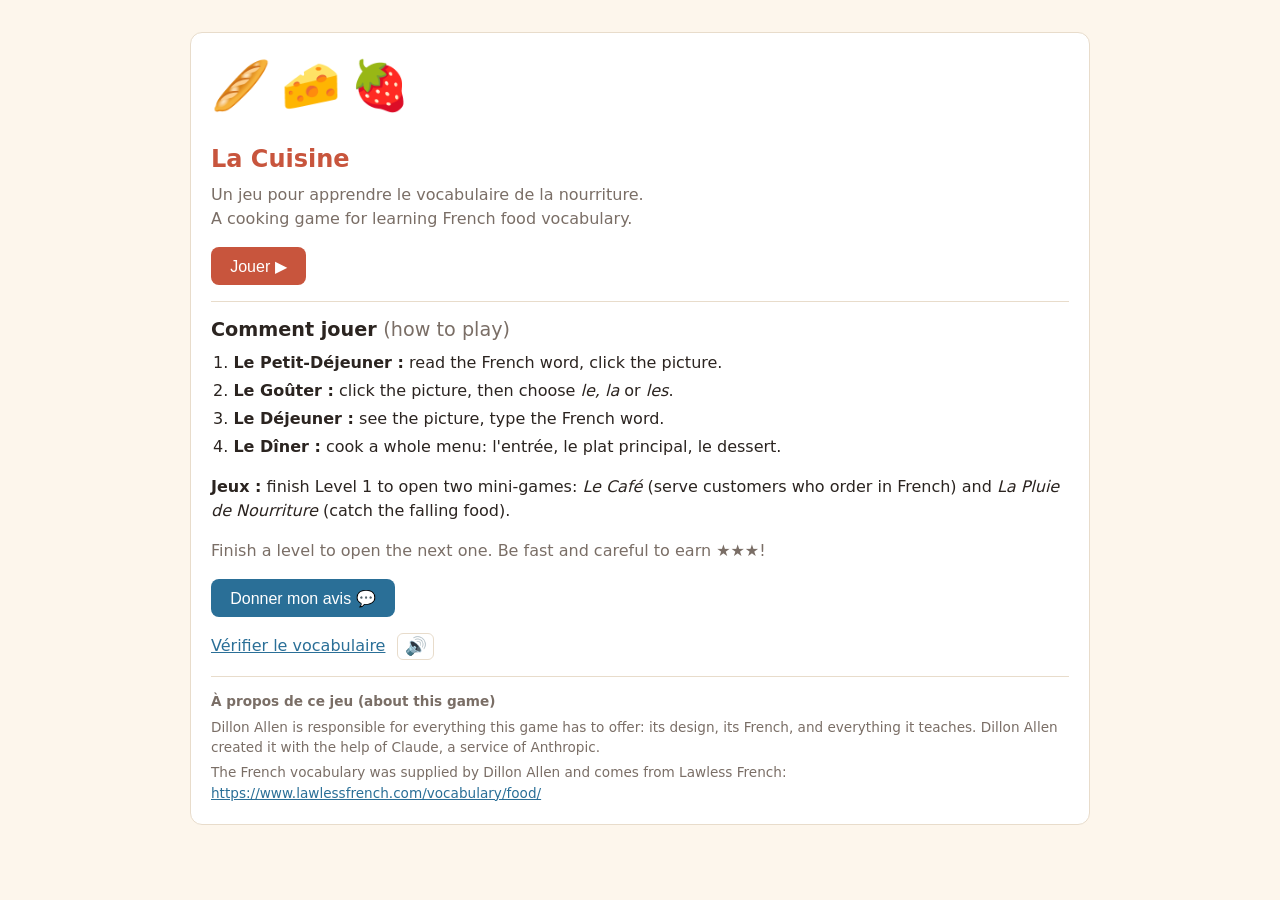
==== index.html @ f5022af4 "Add AI-use and responsibility disclaimer; credit Lawless French - Footer on the title screen: Dillon" ====
<!DOCTYPE html>
<html lang="fr">
<head>
  <meta charset="UTF-8">
  <meta name="viewport" content="width=device-width, initial-scale=1.0">
  <title>La Cuisine</title>
  <link rel="stylesheet" href="style.css">
</head>
<body>
  <main>
    <!-- Screen 1: title -->
    <section id="title-screen" class="panel">
      <div class="title-emoji">🥖🧀🍓</div>
      <h1>La Cuisine</h1>
      <p class="subtitle">Un jeu pour apprendre le vocabulaire de la nourriture.<br>
        A cooking game for learning French food vocabulary.</p>
      <p><button id="play-button" class="button">Jouer ▶</button></p>

      <div class="how-to">
        <h2>Comment jouer <span class="muted">(how to play)</span></h2>
        <ol>
          <li><strong>Le Petit-Déjeuner :</strong> read the French word, click the picture.</li>
          <li><strong>Le Goûter :</strong> click the picture, then choose <em>le, la</em> or <em>les</em>.</li>
          <li><strong>Le Déjeuner :</strong> see the picture, type the French word.</li>
          <li><strong>Le Dîner :</strong> cook a whole menu: l'entrée, le plat principal, le dessert.</li>
        </ol>
        <p><strong>Jeux :</strong> finish Level 1 to open two mini-games: <em>Le Café</em> (serve customers who order in French) and <em>La Pluie de Nourriture</em> (catch the falling food).</p>
        <p class="muted">Finish a level to open the next one. Be fast and careful to earn ★★★!</p>
      </div>

      <p class="button-row">
        <button type="button" class="button secondary open-feedback-button">Donner mon avis 💬</button>
        <button type="button" id="see-feedback-button" class="button secondary" hidden>Voir les avis (owner)</button>
      </p>

      <p class="title-links">
        <a href="vocab-check.html">Vérifier le vocabulaire</a>
        <button type="button" class="sound-button" aria-label="Couper le son (mute)">🔊</button>
      </p>

      <footer class="disclaimer">
        <p><strong>À propos de ce jeu (about this game)</strong></p>
        <p>Dillon Allen is responsible for everything this game has to offer: its design, its French, and everything it teaches.
          Dillon Allen created it with the help of Claude, a service of Anthropic.</p>
        <p>The French vocabulary was supplied by Dillon Allen and comes from Lawless French:
          <a href="https://www.lawlessfrench.com/vocabulary/food/" target="_blank" rel="noopener">https://www.lawlessfrench.com/vocabulary/food/</a></p>
      </footer>
    </section>

    <!-- Screen 2: level select -->
    <section id="levels-screen" hidden>
      <h1>Choisis un niveau</h1>
      <p class="subtitle">Choose a level. Finish a level to open the next one.</p>
      <div id="level-list" class="level-list"></div>
      <h2 class="section-heading">Jeux <span class="muted">(mini-games)</span></h2>
      <div id="game-list" class="level-list"></div>
      <p><button id="back-title-button" class="button secondary">← Retour</button></p>
    </section>

    <!-- Screen 3: the kitchen (where you play) -->
    <section id="kitchen-screen" hidden>
      <div class="kitchen-top">
        <p class="level-tag" id="level-name"></p>
        <p class="timer">⏱ <span id="timer">0</span> s <span class="muted">/ objectif <span id="target-time"></span> s</span>
          <button type="button" class="sound-button" aria-label="Couper le son (mute)">🔊</button></p>
      </div>
      <div class="kitchen">
        <div class="panel recipe-card">
          <h2 id="recipe-name"></h2>
          <p class="muted">Ingrédients :</p>
          <ul id="recipe-list"></ul>
        </div>
        <div class="panel play-area">
          <p id="prompt" class="prompt"></p>

          <!-- Levels 1 & 2: the shelf of pictures -->
          <div id="shelf-area">
            <h2>L'étagère <span class="muted">(the shelf)</span></h2>
            <div id="shelf" class="shelf"></div>
          </div>

          <!-- Level 2: pick the article -->
          <div id="article-area" class="article-area" hidden>
            <button type="button" class="button article-button">le</button>
            <button type="button" class="button article-button">la</button>
            <button type="button" class="button article-button">les</button>
          </div>

          <!-- Level 3: type the word -->
          <div id="type-area" hidden>
            <div id="clue" class="clue"></div>
            <form id="type-form" class="type-form" autocomplete="off">
              <label for="answer" class="visually-hidden">Ta réponse</label>
              <input id="answer" type="text" lang="fr" spellcheck="false" autocapitalize="off" placeholder="ex : la pomme">
              <button type="submit" class="button">Valider</button>
            </form>
            <div class="accent-row" aria-label="Accents">
              <button type="button" class="accent-button">é</button>
              <button type="button" class="accent-button">è</button>
              <button type="button" class="accent-button">ê</button>
              <button type="button" class="accent-button">à</button>
              <button type="button" class="accent-button">â</button>
              <button type="button" class="accent-button">ç</button>
              <button type="button" class="accent-button">î</button>
              <button type="button" class="accent-button">ï</button>
              <button type="button" class="accent-button">ô</button>
              <button type="button" class="accent-button">û</button>
              <button type="button" class="accent-button">ù</button>
              <button type="button" class="accent-button">œ</button>
              <button type="button" class="accent-button">’</button>
            </div>
            <p><button type="button" id="dont-know-button" class="link-button">Je ne sais pas (show me)</button></p>
          </div>

          <p id="feedback" class="feedback" aria-live="polite"></p>
          <h2>Le bol <span class="muted">(the bowl)</span></h2>
          <div id="bowl" class="bowl"></div>
        </div>
      </div>
      <p><button id="quit-button" class="button secondary">Quitter</button></p>
    </section>

    <!-- Mini-game: Le Café -->
    <section id="cafe-screen" hidden>
      <div class="kitchen-top">
        <p class="level-tag">☕ Le Café</p>
        <p class="timer"><span id="cafe-status"></span>
          <button type="button" class="sound-button" aria-label="Couper le son (mute)">🔊</button></p>
      </div>
      <div class="kitchen">
        <div class="panel customer-card">
          <div id="cafe-face" class="customer-face"></div>
          <p id="cafe-order" class="speech"></p>
          <div class="patience" aria-label="Patience du client"><div id="cafe-patience" class="patience-fill"></div></div>
          <p class="muted">Patience du client (customer's patience)</p>
        </div>
        <div class="panel play-area">
          <h2>Le comptoir <span class="muted">(the counter)</span></h2>
          <div id="cafe-counter" class="shelf"></div>
          <p id="cafe-feedback" class="feedback" aria-live="polite"></p>
          <h2>Le plateau <span class="muted">(the tray)</span></h2>
          <div id="cafe-tray" class="bowl"></div>
        </div>
      </div>
      <p><button id="cafe-quit-button" class="button secondary">Quitter</button></p>
    </section>

    <!-- Mini-game: falling food -->
    <section id="falling-screen" hidden>
      <div class="kitchen-top">
        <p class="level-tag">🌧️ La Pluie de Nourriture</p>
        <p class="timer"><span id="fall-status"></span>
          <button type="button" class="sound-button" aria-label="Couper le son (mute)">🔊</button></p>
      </div>
      <p class="prompt">Attrape : <span id="fall-target" class="fall-target"></span></p>
      <div id="fall-area" class="fall-area"></div>
      <p id="fall-feedback" class="feedback" aria-live="polite"></p>
      <p><button id="fall-quit-button" class="button secondary">Quitter</button></p>
    </section>

    <!-- Mini-game results -->
    <section id="mode-result-screen" class="panel" hidden>
      <h1 id="mode-title"></h1>
      <p id="mode-score" class="stars-big"></p>
      <p id="mode-record" class="good-text"></p>
      <ul id="mode-lines"></ul>
      <div id="mode-missed-section">
        <h2>Les mots à revoir <span class="muted">(words to review)</span></h2>
        <div class="table-wrap">
          <table><tbody id="mode-missed"></tbody></table>
        </div>
      </div>
      <p class="button-row">
        <button id="mode-replay-button" class="button">Rejouer ↻</button>
        <button id="mode-levels-button" class="button secondary">Niveaux et jeux</button>
        <button type="button" class="button secondary open-feedback-button">Donner mon avis 💬</button>
      </p>
    </section>

    <!-- Feedback form -->
    <section id="feedback-screen" class="panel" hidden>
      <h1>Donner mon avis 💬</h1>
      <p class="subtitle">Help improve the game! Your answers are anonymous.</p>
      <p id="feedback-offline-note" class="muted" hidden>
        Your answers can't be saved automatically here, so you'll get a text box to copy and send them.
      </p>

      <form id="feedback-form" class="feedback-form">
        <fieldset>
          <legend>1. C'était amusant ? (How fun was it?)</legend>
          <div class="rating">
            <label><input type="radio" name="fun" value="1"> 1</label>
            <label><input type="radio" name="fun" value="2"> 2</label>
            <label><input type="radio" name="fun" value="3"> 3</label>
            <label><input type="radio" name="fun" value="4"> 4</label>
            <label><input type="radio" name="fun" value="5"> 5</label>
          </div>
        </fieldset>
        <fieldset>
          <legend>2. Tu as appris des mots ? (Did you learn new words?)</legend>
          <div class="rating">
            <label><input type="radio" name="learned" value="1"> 1</label>
            <label><input type="radio" name="learned" value="2"> 2</label>
            <label><input type="radio" name="learned" value="3"> 3</label>
            <label><input type="radio" name="learned" value="4"> 4</label>
            <label><input type="radio" name="learned" value="5"> 5</label>
          </div>
        </fieldset>
        <label for="feedback-favorite">3. Ta partie préférée ? (Favorite part)</label>
        <select id="feedback-favorite" name="favorite">
          <option value="">—</option>
          <option>Le Petit-Déjeuner</option>
          <option>Le Goûter</option>
          <option>Le Déjeuner</option>
          <option>Le Dîner</option>
          <option>Le Café</option>
          <option>La Pluie de Nourriture</option>
        </select>
        <label for="feedback-level">4. Ton niveau de français ? (Your French class)</label>
        <select id="feedback-level" name="frenchLevel">
          <option value="">—</option>
          <option>French 1</option>
          <option>French 2</option>
          <option>French 3</option>
          <option>French 4 / AP</option>
          <option>Not taking French</option>
        </select>
        <label for="feedback-confusing">5. Qu'est-ce qui était difficile ou pas clair ? (What was hard or confusing?)</label>
        <textarea id="feedback-confusing" name="confusing" rows="3" maxlength="1000"></textarea>
        <label for="feedback-ideas">6. Qu'est-ce qui rendrait le jeu plus amusant ? (What would make it more fun?)</label>
        <textarea id="feedback-ideas" name="ideas" rows="3" maxlength="1000"></textarea>
        <p id="feedback-error" class="feedback bad"></p>
        <p><button type="submit" id="feedback-send" class="button">Envoyer (send)</button></p>
      </form>

      <div id="feedback-thanks" hidden>
        <p class="good-text">Merci beaucoup ! Ton avis est envoyé. (Thanks! Your feedback was sent.)</p>
      </div>

      <div id="feedback-copy" hidden>
        <p>Copy your answers and send them to the game's creator (message or email):</p>
        <label for="feedback-copy-text" class="visually-hidden">Your answers</label>
        <textarea id="feedback-copy-text" rows="8" readonly></textarea>
        <p><button type="button" id="feedback-copy-button" class="button">Copier (copy)</button></p>
      </div>

      <p><button type="button" id="feedback-back-button" class="button secondary">← Retour</button></p>
    </section>

    <!-- Owner only: everyone's feedback -->
    <section id="feedback-results-screen" class="panel" hidden>
      <h1>Les avis</h1>
      <p id="feedback-summary" class="subtitle">Chargement… (loading)</p>
      <div class="table-wrap">
        <table>
          <thead><tr><th>Date</th><th>Fun / Learned</th><th>Favorite</th><th>Level</th><th>Confusing</th><th>Ideas</th></tr></thead>
          <tbody id="feedback-rows"></tbody>
        </table>
      </div>
      <p><button type="button" id="feedback-results-back" class="button secondary">← Retour</button></p>
    </section>

    <!-- Screen 4: recipe finished -->
    <section id="done-screen" class="panel" hidden>
      <h1 id="done-title"></h1>
      <p id="done-stars" class="stars-big"></p>
      <p id="done-details"></p>
      <p><button id="next-button" class="button">Recette suivante →</button></p>
    </section>

    <!-- Screen 5: end-of-level report -->
    <section id="report-screen" class="panel" hidden>
      <h1 id="report-title"></h1>
      <p class="stars-big" id="report-total"></p>

      <div class="table-wrap">
        <table>
          <thead><tr><th>Recette</th><th>Temps</th><th>Erreurs</th><th>Étoiles</th></tr></thead>
          <tbody id="report-recipes"></tbody>
        </table>
      </div>

      <div id="missed-section">
        <h2>Les mots à revoir <span class="muted">(words to review)</span></h2>
        <div class="table-wrap">
          <table>
            <tbody id="report-missed"></tbody>
          </table>
        </div>
      </div>
      <p id="no-missed" class="good-text">Aucun mot à revoir. Excellent ! (No words to review.)</p>

      <p class="button-row">
        <button id="practice-button" class="button">Pratiquer ces mots</button>
        <button id="replay-level-button" class="button secondary">Rejouer le niveau ↻</button>
        <button id="levels-button" class="button secondary">Niveaux</button>
        <button type="button" class="button secondary open-feedback-button">Donner mon avis 💬</button>
      </p>
    </section>
  </main>

  <script src="js/vocab.js"></script>
  <script src="js/recipes.js"></script>
  <script src="js/scoring.js"></script>
  <script src="js/check.js"></script>
  <script src="js/sound.js"></script>
  <script src="js/game.js"></script>
  <script src="js/cafe.js"></script>
  <script src="js/falling.js"></script>
  <script src="js/feedback.js"></script>
</body>
</html>
---- style.css ----
/* ============================================================
   style.css — colors and layout for the whole game.
   Colors are defined once as variables here, then reused.
   ============================================================ */

:root {
  --bg: #fdf6ec;          /* warm kitchen cream */
  --panel: #ffffff;
  --text: #2b2420;
  --muted: #7a6e66;
  --accent: #c8553d;      /* tomato red */
  --accent-2: #2a6f97;    /* French blue */
  --good: #2e8b57;
  --warn: #c98a00;
  --border: #e8dccb;
  --row-alt: #faf2e6;
}

@media (prefers-color-scheme: dark) {
  :root {
    --bg: #1e1a17;
    --panel: #2a2420;
    --text: #f3ebe2;
    --muted: #b3a79c;
    --accent: #e0745c;
    --accent-2: #6fb3dc;
    --good: #5cc28b;
    --warn: #e5b23a;
    --border: #3d352f;
    --row-alt: #26201c;
  }
}

* { box-sizing: border-box; }
[hidden] { display: none !important; } /* hidden always wins over display rules */

body {
  margin: 0;
  padding: 16px;
  background: var(--bg);
  color: var(--text);
  font-family: "Segoe UI", system-ui, -apple-system, sans-serif;
  line-height: 1.5;
}

main {
  max-width: 900px;
  margin: 0 auto;
}

h1 { color: var(--accent); margin-bottom: 0.25em; }
a { color: var(--accent-2); }
.subtitle { color: var(--muted); margin-top: 0; }

.button {
  display: inline-block;
  padding: 0.6em 1.2em;
  border: none;
  border-radius: 8px;
  background: var(--accent);
  color: #fff;
  font-size: 1rem;
  text-decoration: none;
  cursor: pointer;
}
.button.secondary { background: var(--accent-2); }

.panel {
  background: var(--panel);
  border: 1px solid var(--border);
  border-radius: 12px;
  padding: 16px 20px;
  margin: 16px 0;
}

/* ---------- Title screen ---------- */
.title-emoji { font-size: 3rem; letter-spacing: 0.2em; }
.how-to { border-top: 1px solid var(--border); padding-top: 8px; margin-top: 8px; }
.how-to ol { padding-left: 1.4em; margin: 0.4em 0; }
.how-to li { margin: 0.25em 0; }
.title-links { display: flex; align-items: center; gap: 12px; }

.sound-button {
  padding: 0.1em 0.35em;
  font-size: 1.1rem;
  background: none;
  border: 1px solid var(--border);
  border-radius: 6px;
  cursor: pointer;
}

/* ---------- Animations (turned off if the player prefers less motion) ---------- */
.bowl-item { display: inline-block; animation: drop-in 0.35s ease-out; }
@keyframes drop-in {
  from { transform: translateY(-24px) scale(0.6); opacity: 0; }
  to { transform: none; opacity: 1; }
}
.stars-big { animation: pop 0.5s ease-out; }
@keyframes pop {
  0% { transform: scale(0.5); opacity: 0; }
  70% { transform: scale(1.15); opacity: 1; }
  100% { transform: scale(1); }
}
@media (prefers-reduced-motion: reduce) {
  *, *::before, *::after { animation: none !important; transition: none !important; }
}

.muted { color: var(--muted); font-weight: normal; }
h2 { font-size: 1.2rem; margin: 0.3em 0; }

.button:focus-visible, .food:focus-visible, .level-card:focus-visible {
  outline: 3px solid var(--accent-2);
  outline-offset: 2px;
}
.button-row { display: flex; flex-wrap: wrap; gap: 8px; }
.good-text { color: var(--good); font-weight: bold; }
.stars-big { font-size: 2.2rem; color: var(--warn); margin: 0.2em 0; letter-spacing: 0.1em; }

/* ---------- Level select ---------- */
.level-list { display: grid; gap: 12px; }
.level-card {
  display: flex;
  align-items: center;
  gap: 16px;
  width: 100%;
  padding: 14px 18px;
  text-align: left;
  font: inherit;
  color: var(--text);
  background: var(--panel);
  border: 2px solid var(--border);
  border-radius: 12px;
  cursor: pointer;
}
.level-card:hover:not(:disabled) { border-color: var(--accent-2); }
.level-card:disabled { opacity: 0.55; cursor: default; }
.level-emoji { font-size: 2.4rem; }
.level-text { display: flex; flex-direction: column; min-width: 0; }
.level-text strong { font-size: 1.15rem; }
.level-text .goal { color: var(--muted); }
.level-text .status { color: var(--accent-2); font-weight: bold; }

.section-heading { margin-top: 1.2em; }

/* ---------- Disclaimer (bottom of the title screen) ---------- */
.disclaimer {
  margin-top: 16px;
  padding-top: 10px;
  border-top: 1px solid var(--border);
  font-size: 0.85rem;
  color: var(--muted);
}
.disclaimer p { margin: 0.35em 0; }
.disclaimer a { overflow-wrap: anywhere; }

/* ---------- Feedback form ---------- */
.feedback-form { display: flex; flex-direction: column; gap: 10px; max-width: 640px; }
.feedback-form fieldset { border: 1px solid var(--border); border-radius: 8px; padding: 8px 12px; margin: 0; }
.feedback-form legend { font-weight: bold; padding: 0 4px; }
.feedback-form > label { font-weight: bold; }
.rating { display: flex; flex-wrap: wrap; gap: 14px; }
.rating label { font-size: 1.1rem; cursor: pointer; }
.feedback-form select, .feedback-form textarea, #feedback-copy-text {
  font: inherit;
  padding: 0.4em 0.6em;
  color: var(--text);
  background: var(--panel);
  border: 2px solid var(--border);
  border-radius: 8px;
  max-width: 100%;
}
#feedback-copy-text { width: 100%; }

/* ---------- Mini-game: Le Café ---------- */
.customer-card { display: flex; flex-direction: column; align-items: center; gap: 8px; text-align: center; }
.customer-face { font-size: 4rem; line-height: 1.1; }
.speech {
  position: relative;
  margin: 0;
  padding: 10px 14px;
  font-size: 1.15rem;
  font-weight: bold;
  background: var(--row-alt);
  border: 2px solid var(--border);
  border-radius: 12px;
}
.patience { width: 100%; height: 14px; background: var(--row-alt); border: 1px solid var(--border); border-radius: 7px; overflow: hidden; }
.patience-fill { height: 100%; width: 100%; background: var(--good); transition: width 0.1s linear; }
.patience-fill.mid { background: var(--warn); }
.patience-fill.low { background: var(--accent); }

/* ---------- Mini-game: falling food ---------- */
.fall-target { color: var(--accent); }
.fall-area {
  position: relative;
  height: min(60vh, 440px);
  overflow: hidden;
  background: var(--panel);
  border: 2px solid var(--border);
  border-radius: 12px;
  touch-action: manipulation;
}
.falling-food {
  position: absolute;
  width: 56px;
  height: 56px;
  padding: 0;
  font-size: 2.6rem;
  line-height: 1;
  background: none;
  border: none;
  cursor: pointer;
}
.falling-food:hover { transform: scale(1.12); }

/* ---------- Kitchen screen ---------- */
.kitchen-top {
  display: flex;
  flex-wrap: wrap;
  justify-content: space-between;
  align-items: baseline;
  gap: 8px;
  margin-bottom: 8px;
}
.level-tag { color: var(--accent-2); font-weight: bold; margin: 0; }
.timer { margin: 0; font-size: 1.1rem; font-variant-numeric: tabular-nums; }

.kitchen {
  display: grid;
  grid-template-columns: 1fr 2fr;
  gap: 16px;
}
.kitchen .panel { margin: 0; }
@media (max-width: 640px) {
  .kitchen { grid-template-columns: 1fr; }
}

.recipe-card ul { list-style: none; padding: 0; margin: 0; }
.recipe-card li { font-size: 1.25rem; padding: 4px 0; }
.recipe-card li::before { content: "☐ "; color: var(--muted); }
.recipe-card li.done { color: var(--good); text-decoration: line-through; }
.recipe-card li.done::before { content: "☑ "; color: var(--good); }
.recipe-card li.current { font-weight: bold; color: var(--accent-2); }
.recipe-card li.current::before { content: "➜ "; color: var(--accent-2); }

.shelf {
  display: grid;
  grid-template-columns: repeat(4, 1fr);
  gap: 10px;
}
.food {
  font-size: 2.5rem;
  padding: 10px 0;
  background: var(--row-alt);
  border: 2px solid var(--border);
  border-radius: 12px;
  cursor: pointer;
  transition: transform 0.1s;
}
.food:hover:not(:disabled) { transform: scale(1.08); border-color: var(--accent-2); }
.food.used { opacity: 0.25; cursor: default; }
.food.shake { animation: shake 0.4s; border-color: var(--accent); }
@keyframes shake {
  0%, 100% { transform: translateX(0); }
  25% { transform: translateX(-6px); }
  75% { transform: translateX(6px); }
}

.play-area { display: flex; flex-direction: column; gap: 10px; min-width: 0; }
.play-area h2, .play-area p { margin: 0; }

.prompt { font-size: 1.25rem; font-weight: bold; color: var(--accent-2); min-height: 1.5em; }

.feedback { min-height: 1.5em; font-size: 1.1rem; font-weight: bold; }
.feedback.good { color: var(--good); }
.feedback.warn { color: var(--warn); }
.feedback.bad { color: var(--accent); }

/* Level 2: le / la / les */
.article-area { display: flex; gap: 10px; }
.article-button { font-size: 1.3rem; min-width: 4.5rem; background: var(--accent-2); }
.article-button:disabled { opacity: 0.35; cursor: default; }

/* Level 3: typing */
.clue { font-size: 4rem; text-align: center; line-height: 1.2; overflow-wrap: anywhere; }
.clue-text { font-size: 2rem; padding: 0.5em 0; }
.type-form { display: flex; gap: 8px; }
.type-form input {
  flex: 1;
  min-width: 0;
  font-size: 1.2rem;
  padding: 0.5em 0.7em;
  border: 2px solid var(--border);
  border-radius: 8px;
  background: var(--panel);
  color: var(--text);
}
.type-form input:focus { outline: none; border-color: var(--accent-2); }
.accent-row { display: flex; flex-wrap: wrap; gap: 6px; }
.accent-button {
  min-width: 2.4rem;
  padding: 0.3em 0.5em;
  font-size: 1.1rem;
  background: var(--row-alt);
  color: var(--text);
  border: 1px solid var(--border);
  border-radius: 6px;
  cursor: pointer;
}
.accent-button:hover { border-color: var(--accent-2); }
.link-button {
  padding: 0;
  border: none;
  background: none;
  color: var(--muted);
  text-decoration: underline;
  font: inherit;
  cursor: pointer;
}
.visually-hidden {
  position: absolute;
  width: 1px;
  height: 1px;
  overflow: hidden;
  clip: rect(0 0 0 0);
  white-space: nowrap;
}

.bowl {
  min-height: 3.5rem;
  font-size: 2.2rem;
  padding: 6px 12px;
  border: 2px dashed var(--border);
  border-radius: 0 0 40px 40px;
  display: flex;
  flex-wrap: wrap;
  justify-content: center;
  align-items: center;
  gap: 6px;
}
.bowl-word { font-size: 1rem; font-weight: bold; color: var(--muted); }

/* ---------- Vocab check page ---------- */
.filters { display: flex; flex-wrap: wrap; gap: 8px; align-items: center; }
.filters label { color: var(--muted); }

.table-wrap { overflow-x: auto; }

table { width: 100%; border-collapse: collapse; font-size: 0.95rem; }
th, td { text-align: left; padding: 6px 8px; border-bottom: 1px solid var(--border); vertical-align: top; }
tbody tr:nth-child(even) { background: var(--row-alt); }
td.emoji { font-size: 1.5rem; text-align: center; width: 3.5rem; }
td.none { color: var(--muted); font-size: 0.8rem; }

tr.needs-check td:first-child { border-left: 4px solid var(--warn); }
.verify-note { color: var(--warn); font-size: 0.85rem; }

.stats { color: var(--muted); }
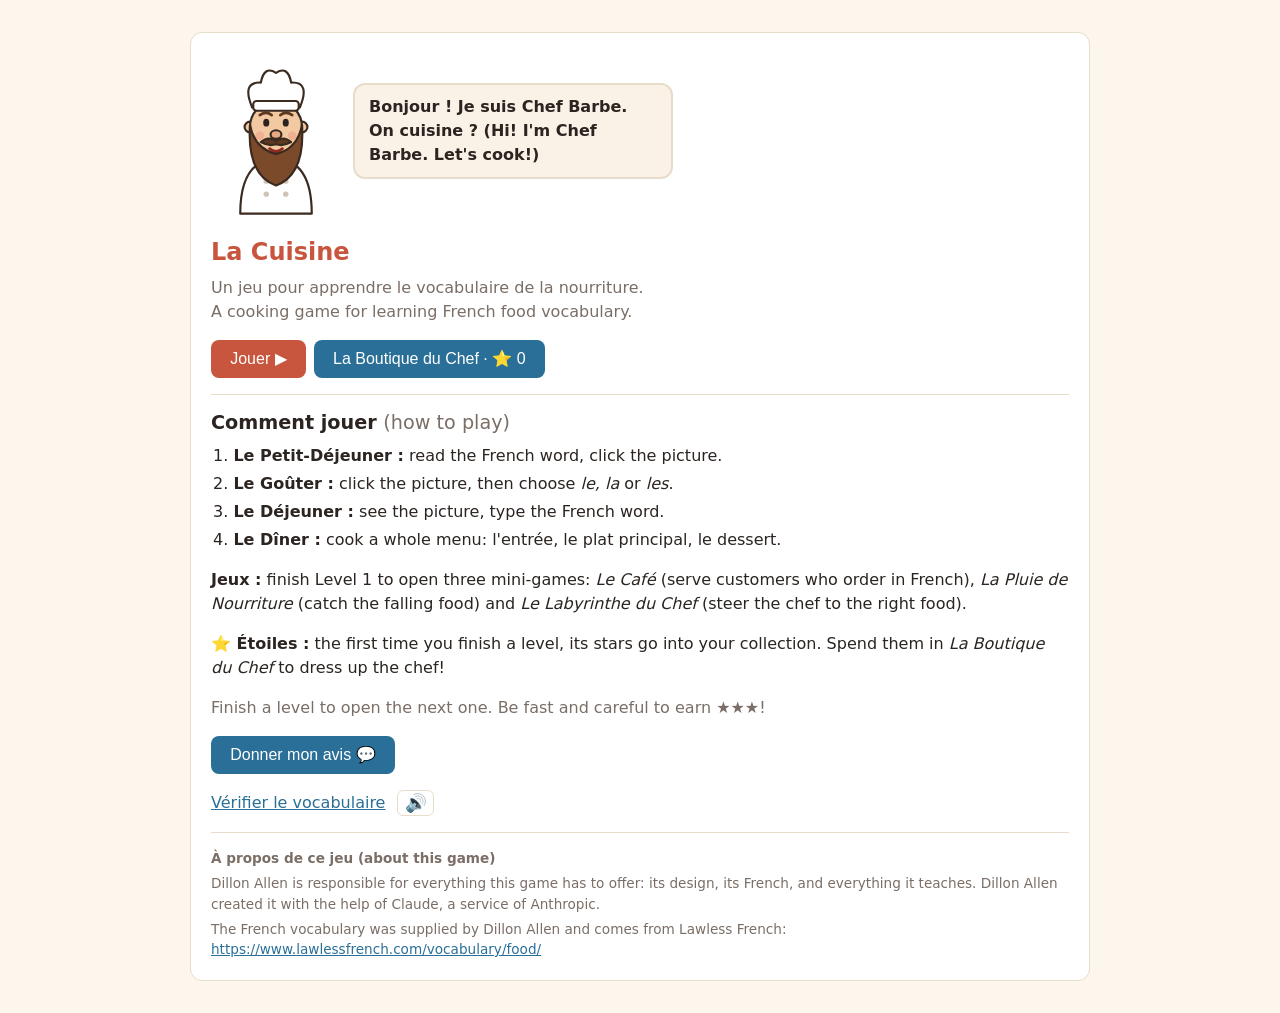
==== commit d7a662c9: "Add Chef Barbe mascot, star collection, chef's shop, and maze game Student requests after the second" ====
--- a/index.html
+++ b/index.html
@@ -10,11 +10,17 @@
   <main>
     <!-- Screen 1: title -->
     <section id="title-screen" class="panel">
-      <div class="title-emoji">🥖🧀🍓</div>
+      <div class="title-hero">
+        <div class="chef-slot chef-title"></div>
+        <div class="title-bubble speech">Bonjour ! Je suis Chef Barbe. On cuisine ? (Hi! I'm Chef Barbe. Let's cook!)</div>
+      </div>
       <h1>La Cuisine</h1>
       <p class="subtitle">Un jeu pour apprendre le vocabulaire de la nourriture.<br>
         A cooking game for learning French food vocabulary.</p>
-      <p><button id="play-button" class="button">Jouer ▶</button></p>
+      <p class="button-row">
+        <button id="play-button" class="button">Jouer ▶</button>
+        <button type="button" class="button secondary open-shop-button">La Boutique du Chef · ⭐ <span class="star-count">0</span></button>
+      </p>
 
       <div class="how-to">
         <h2>Comment jouer <span class="muted">(how to play)</span></h2>
@@ -24,7 +30,8 @@
           <li><strong>Le Déjeuner :</strong> see the picture, type the French word.</li>
           <li><strong>Le Dîner :</strong> cook a whole menu: l'entrée, le plat principal, le dessert.</li>
         </ol>
-        <p><strong>Jeux :</strong> finish Level 1 to open two mini-games: <em>Le Café</em> (serve customers who order in French) and <em>La Pluie de Nourriture</em> (catch the falling food).</p>
+        <p><strong>Jeux :</strong> finish Level 1 to open three mini-games: <em>Le Café</em> (serve customers who order in French), <em>La Pluie de Nourriture</em> (catch the falling food) and <em>Le Labyrinthe du Chef</em> (steer the chef to the right food).</p>
+        <p><strong>⭐ Étoiles :</strong> the first time you finish a level, its stars go into your collection. Spend them in <em>La Boutique du Chef</em> to dress up the chef!</p>
         <p class="muted">Finish a level to open the next one. Be fast and careful to earn ★★★!</p>
       </div>
 
@@ -51,6 +58,9 @@
     <section id="levels-screen" hidden>
       <h1>Choisis un niveau</h1>
       <p class="subtitle">Choose a level. Finish a level to open the next one.</p>
+      <p class="button-row">
+        <button type="button" class="button secondary open-shop-button">La Boutique du Chef · ⭐ <span class="star-count">0</span></button>
+      </p>
       <div id="level-list" class="level-list"></div>
       <h2 class="section-heading">Jeux <span class="muted">(mini-games)</span></h2>
       <div id="game-list" class="level-list"></div>
@@ -156,6 +166,57 @@
       <div id="fall-area" class="fall-area"></div>
       <p id="fall-feedback" class="feedback" aria-live="polite"></p>
       <p><button id="fall-quit-button" class="button secondary">Quitter</button></p>
+    </section>
+
+    <!-- Mini-game: the chef's maze -->
+    <section id="maze-screen" hidden>
+      <div class="kitchen-top">
+        <p class="level-tag">🧑‍🍳 Le Labyrinthe du Chef</p>
+        <p class="timer"><span id="maze-status"></span>
+          <button type="button" class="sound-button" aria-label="Couper le son (mute)">🔊</button></p>
+      </div>
+      <p class="prompt">Ramasse : <span id="maze-target" class="fall-target"></span></p>
+      <div class="maze-wrap">
+        <div id="maze-board" class="maze-board"></div>
+      </div>
+      <p id="maze-feedback" class="feedback" aria-live="polite"></p>
+      <div class="dpad" aria-label="Flèches (arrows)">
+        <button type="button" class="dpad-button dpad-up" data-dir="up" aria-label="haut (up)">▲</button>
+        <button type="button" class="dpad-button dpad-left" data-dir="left" aria-label="gauche (left)">◀</button>
+        <button type="button" class="dpad-button dpad-right" data-dir="right" aria-label="droite (right)">▶</button>
+        <button type="button" class="dpad-button dpad-down" data-dir="down" aria-label="bas (down)">▼</button>
+      </div>
+      <p class="muted">Flèches du clavier ou W A S D. Évite les souris 🐭 ! (Arrow keys or WASD. Avoid the mice!)</p>
+      <p><button id="maze-quit-button" class="button secondary">Quitter</button></p>
+    </section>
+
+    <!-- The chef's shop -->
+    <section id="shop-screen" class="panel" hidden>
+      <h1>La Boutique du Chef</h1>
+      <div class="shop-top">
+        <div class="chef-slot chef-shop"></div>
+        <div>
+          <p class="stars-big">⭐ <span class="star-count">0</span></p>
+          <p class="muted">Gagne des étoiles en finissant des niveaux (une seule fois par niveau).<br>
+            Earn stars by finishing levels (once per level), then dress up the chef!</p>
+          <p id="shop-message" class="good-text" aria-live="polite"></p>
+        </div>
+      </div>
+      <div id="shop-items"></div>
+      <div class="start-over">
+        <p class="button-row">
+          <button type="button" id="shop-levels-button" class="button">Jouer ▶</button>
+          <button type="button" id="shop-back-button" class="button secondary">← Retour</button>
+          <button type="button" id="start-over-button" class="button danger">Recommencer à zéro (start over)</button>
+        </p>
+        <div id="start-over-confirm" class="confirm-box" hidden>
+          <p><strong>Tout effacer ?</strong> Your finished levels, stars and clothes will all be erased. Then you can earn the stars again.</p>
+          <p class="button-row">
+            <button type="button" id="start-over-yes" class="button danger">Oui, tout effacer (yes, erase)</button>
+            <button type="button" id="start-over-cancel" class="button secondary">Non (cancel)</button>
+          </p>
+        </div>
+      </div>
     </section>
 
     <!-- Mini-game results -->
@@ -263,15 +324,32 @@
     <!-- Screen 4: recipe finished -->
     <section id="done-screen" class="panel" hidden>
       <h1 id="done-title"></h1>
-      <p id="done-stars" class="stars-big"></p>
-      <p id="done-details"></p>
+      <div class="result-row">
+        <div class="result-main">
+          <p id="done-stars" class="stars-big"></p>
+          <p id="done-details"></p>
+        </div>
+        <div class="chef-reaction">
+          <p id="done-chef-says" class="speech" aria-live="polite"></p>
+          <div id="done-chef" class="chef-small"></div>
+        </div>
+      </div>
       <p><button id="next-button" class="button">Recette suivante →</button></p>
     </section>
 
     <!-- Screen 5: end-of-level report -->
     <section id="report-screen" class="panel" hidden>
       <h1 id="report-title"></h1>
-      <p class="stars-big" id="report-total"></p>
+      <div class="result-row">
+        <div class="result-main">
+          <p class="stars-big" id="report-total"></p>
+          <p id="report-earned" class="good-text"></p>
+        </div>
+        <div class="chef-reaction">
+          <p id="report-chef-says" class="speech" aria-live="polite"></p>
+          <div id="report-chef" class="chef-small"></div>
+        </div>
+      </div>
 
       <div class="table-wrap">
         <table>
@@ -304,9 +382,13 @@
   <script src="js/scoring.js"></script>
   <script src="js/check.js"></script>
   <script src="js/sound.js"></script>
+  <script src="js/progress.js"></script>
+  <script src="js/chef.js"></script>
   <script src="js/game.js"></script>
   <script src="js/cafe.js"></script>
   <script src="js/falling.js"></script>
+  <script src="js/maze.js"></script>
+  <script src="js/shop.js"></script>
   <script src="js/feedback.js"></script>
 </body>
 </html>
--- a/style.css
+++ b/style.css
@@ -74,7 +74,37 @@
 }
 
 /* ---------- Title screen ---------- */
-.title-emoji { font-size: 3rem; letter-spacing: 0.2em; }
+.title-hero { display: flex; align-items: center; gap: 12px; flex-wrap: wrap; }
+.chef-title { width: 130px; flex: none; }
+.title-bubble { max-width: 320px; }
+
+/* ---------- The chef (chef.js) ---------- */
+.chef { display: block; width: 100%; height: auto; overflow: visible; }
+.chef .chef-body { animation: chef-bob 2.4s ease-in-out infinite; }
+.chef .chef-eyes { transform-box: fill-box; transform-origin: center; animation: chef-blink 4s infinite; }
+.chef .chef-beard { transform-box: fill-box; transform-origin: top center; animation: chef-beard 2.4s ease-in-out infinite; }
+.chef.cheer .chef-body { animation: chef-cheer 0.6s ease-in-out 3; }
+@keyframes chef-bob { 0%, 100% { transform: translateY(0); } 50% { transform: translateY(-3px); } }
+@keyframes chef-blink { 0%, 92%, 100% { transform: scaleY(1); } 95% { transform: scaleY(0.1); } }
+@keyframes chef-beard { 0%, 100% { transform: rotate(0); } 50% { transform: rotate(1.5deg); } }
+@keyframes chef-cheer { 0%, 100% { transform: translateY(0); } 50% { transform: translateY(-12px); } }
+
+/* Speech bubble */
+.speech {
+  margin: 0;
+  padding: 10px 14px;
+  font-weight: bold;
+  background: var(--row-alt);
+  border: 2px solid var(--border);
+  border-radius: 12px;
+}
+
+/* The chef reacting to the stars (recipe and level results) */
+.result-row { display: flex; flex-wrap: wrap; align-items: center; justify-content: space-between; gap: 16px; }
+.result-main { min-width: 0; }
+.chef-reaction { display: flex; align-items: flex-end; gap: 8px; max-width: 360px; }
+.chef-reaction .speech { flex: 1; min-width: 0; }
+.chef-small { width: 110px; flex: none; }
 .how-to { border-top: 1px solid var(--border); padding-top: 8px; margin-top: 8px; }
 .how-to ol { padding-left: 1.4em; margin: 0.4em 0; }
 .how-to li { margin: 0.25em 0; }
@@ -142,6 +172,89 @@
 
 .section-heading { margin-top: 1.2em; }
 
+/* ---------- The chef's shop ---------- */
+.shop-top { display: flex; align-items: center; gap: 16px; flex-wrap: wrap; }
+.chef-shop { width: 150px; flex: none; }
+.shop-row { display: grid; grid-template-columns: repeat(auto-fill, minmax(140px, 1fr)); gap: 10px; }
+.shop-card {
+  display: flex;
+  flex-direction: column;
+  align-items: center;
+  gap: 4px;
+  padding: 10px;
+  text-align: center;
+  border: 2px solid var(--border);
+  border-radius: 12px;
+  background: var(--panel);
+}
+.shop-card.wearing { border-color: var(--good); }
+.shop-card .button { font-size: 0.9rem; padding: 0.45em 0.8em; margin-top: auto; }
+.shop-card .button:disabled { opacity: 0.45; cursor: default; }
+.shop-preview { width: 80px; }
+.start-over { margin-top: 18px; border-top: 1px solid var(--border); padding-top: 10px; }
+.button.danger { background: var(--accent); }
+.confirm-box { border: 2px solid var(--accent); border-radius: 12px; padding: 8px 14px; }
+
+/* ---------- Mini-game: the chef's maze ---------- */
+.maze-wrap { width: 100%; max-width: 600px; }
+.maze-board {
+  position: relative;
+  background: var(--panel);
+  border-radius: 8px;
+  touch-action: none;
+}
+.maze-wall {
+  position: absolute;
+  top: 0;
+  left: 0;
+  width: var(--tile);
+  height: var(--tile);
+  background: var(--accent-2);
+  border-radius: 4px;
+  box-shadow: inset 0 0 0 2px rgba(0, 0, 0, 0.12);
+}
+.maze-sprite {
+  position: absolute;
+  top: 0;
+  left: 0;
+  width: var(--tile);
+  height: var(--tile);
+  display: flex;
+  align-items: center;
+  justify-content: center;
+  font-size: calc(var(--tile) * 0.72);
+  line-height: 1;
+  transition: transform 0.17s linear;
+}
+.maze-sprite.no-slide { transition: none; }
+.maze-mouse { transition-duration: 0.34s; z-index: 2; }
+.maze-food { transition: none; }
+.maze-chef { z-index: 3; }
+.maze-chef-inner { width: 100%; }
+.maze-chef.facing-left .maze-chef-inner { transform: scaleX(-1); }
+.maze-chef.blink { animation: maze-blink 0.25s steps(2) 6; }
+@keyframes maze-blink { 50% { opacity: 0.2; } }
+.dpad {
+  display: grid;
+  grid-template-columns: repeat(3, 54px);
+  grid-template-rows: repeat(2, 48px);
+  gap: 6px;
+  margin: 8px 0;
+}
+.dpad-button {
+  font-size: 1.3rem;
+  color: var(--text);
+  background: var(--row-alt);
+  border: 2px solid var(--border);
+  border-radius: 10px;
+  cursor: pointer;
+  touch-action: manipulation;
+}
+.dpad-up { grid-column: 2; grid-row: 1; }
+.dpad-left { grid-column: 1; grid-row: 2; }
+.dpad-down { grid-column: 2; grid-row: 2; }
+.dpad-right { grid-column: 3; grid-row: 2; }
+
 /* ---------- Disclaimer (bottom of the title screen) ---------- */
 .disclaimer {
   margin-top: 16px;
@@ -174,16 +287,7 @@
 /* ---------- Mini-game: Le Café ---------- */
 .customer-card { display: flex; flex-direction: column; align-items: center; gap: 8px; text-align: center; }
 .customer-face { font-size: 4rem; line-height: 1.1; }
-.speech {
-  position: relative;
-  margin: 0;
-  padding: 10px 14px;
-  font-size: 1.15rem;
-  font-weight: bold;
-  background: var(--row-alt);
-  border: 2px solid var(--border);
-  border-radius: 12px;
-}
+#cafe-order { font-size: 1.15rem; } /* the shared .speech bubble style is defined with the chef */
 .patience { width: 100%; height: 14px; background: var(--row-alt); border: 1px solid var(--border); border-radius: 7px; overflow: hidden; }
 .patience-fill { height: 100%; width: 100%; background: var(--good); transition: width 0.1s linear; }
 .patience-fill.mid { background: var(--warn); }
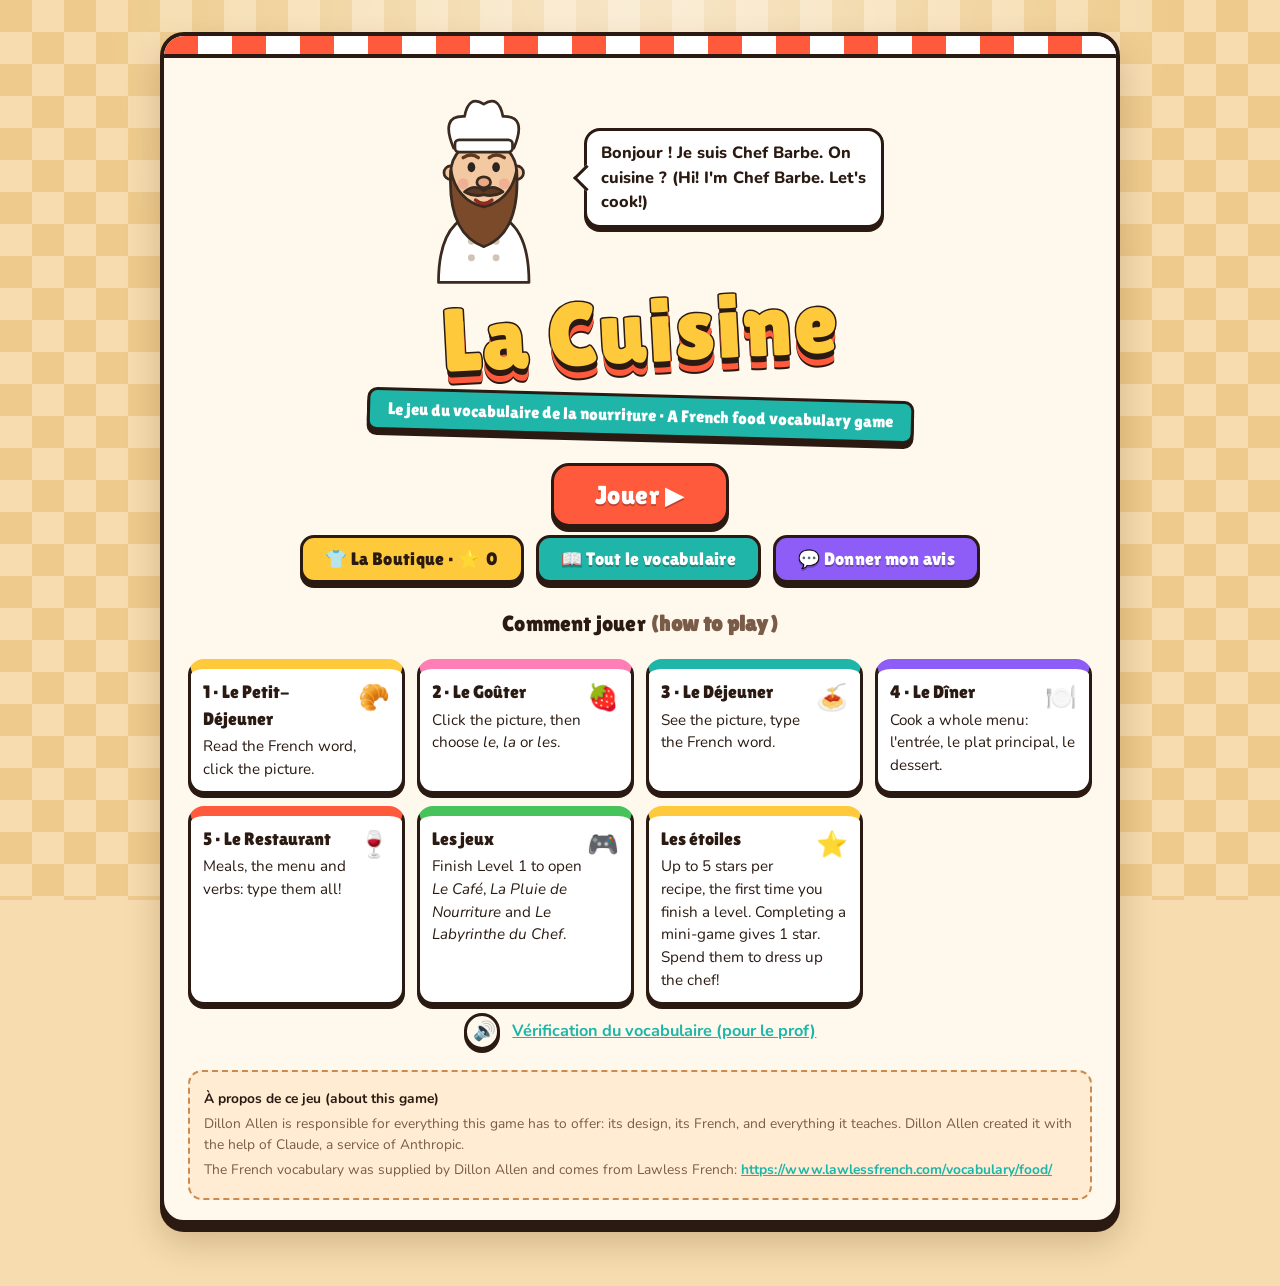
==== commit 237e4211: "Overcooked-style visual makeover and vocabulary browser - New look: chunky outlined cards, bright pa" ====
--- a/index.html
+++ b/index.html
@@ -4,45 +4,46 @@
   <meta charset="UTF-8">
   <meta name="viewport" content="width=device-width, initial-scale=1.0">
   <title>La Cuisine</title>
+  <link rel="preconnect" href="https://fonts.googleapis.com">
+  <link rel="preconnect" href="https://fonts.gstatic.com" crossorigin>
+  <link rel="stylesheet" href="https://fonts.googleapis.com/css2?family=Lilita+One&family=Nunito:wght@600;700;800;900&display=swap">
   <link rel="stylesheet" href="style.css">
 </head>
 <body>
   <main>
     <!-- Screen 1: title -->
-    <section id="title-screen" class="panel">
+    <section id="title-screen" class="panel title-card">
       <div class="title-hero">
         <div class="chef-slot chef-title"></div>
         <div class="title-bubble speech">Bonjour ! Je suis Chef Barbe. On cuisine ? (Hi! I'm Chef Barbe. Let's cook!)</div>
       </div>
-      <h1>La Cuisine</h1>
-      <p class="subtitle">Un jeu pour apprendre le vocabulaire de la nourriture.<br>
-        A cooking game for learning French food vocabulary.</p>
-      <p class="button-row">
-        <button id="play-button" class="button">Jouer ▶</button>
-        <button type="button" class="button secondary open-shop-button">La Boutique du Chef · ⭐ <span class="star-count">0</span></button>
-      </p>
-
+      <h1 class="logo" aria-label="La Cuisine"><span>L</span><span>a</span>&nbsp;<span>C</span><span>u</span><span>i</span><span>s</span><span>i</span><span>n</span><span>e</span></h1>
+      <p class="ribbon">Le jeu du vocabulaire de la nourriture · A French food vocabulary game</p>
+
+      <p class="button-row title-buttons">
+        <button id="play-button" class="button big play">Jouer ▶</button>
+      </p>
+      <p class="button-row title-small-buttons">
+        <button type="button" class="button yellow open-shop-button">👕 La Boutique · ⭐ <span class="star-count">0</span></button>
+        <button type="button" class="button secondary open-vocab-button">📖 Tout le vocabulaire</button>
+        <button type="button" class="button grape open-feedback-button">💬 Donner mon avis</button>
+        <button type="button" id="see-feedback-button" class="button secondary" hidden>Voir les avis (owner)</button>
+      </p>
+
+      <h2 class="section-heading">Comment jouer <span class="muted">(how to play)</span></h2>
       <div class="how-to">
-        <h2>Comment jouer <span class="muted">(how to play)</span></h2>
-        <ol>
-          <li><strong>Le Petit-Déjeuner :</strong> read the French word, click the picture.</li>
-          <li><strong>Le Goûter :</strong> click the picture, then choose <em>le, la</em> or <em>les</em>.</li>
-          <li><strong>Le Déjeuner :</strong> see the picture, type the French word.</li>
-          <li><strong>Le Dîner :</strong> cook a whole menu: l'entrée, le plat principal, le dessert.</li>
-        </ol>
-        <p><strong>Jeux :</strong> finish Level 1 to open three mini-games: <em>Le Café</em> (serve customers who order in French), <em>La Pluie de Nourriture</em> (catch the falling food) and <em>Le Labyrinthe du Chef</em> (steer the chef to the right food).</p>
-        <p><strong>⭐ Étoiles :</strong> the first time you finish a level, its stars go into your collection. Spend them in <em>La Boutique du Chef</em> to dress up the chef!</p>
-        <p class="muted">Finish a level to open the next one. Be fast and careful to earn ★★★!</p>
-      </div>
-
-      <p class="button-row">
-        <button type="button" class="button secondary open-feedback-button">Donner mon avis 💬</button>
-        <button type="button" id="see-feedback-button" class="button secondary" hidden>Voir les avis (owner)</button>
-      </p>
+        <div class="how-card" style="--c: #ffc93c"><span class="how-emoji">🥐</span><strong>1 · Le Petit-Déjeuner</strong><p>Read the French word, click the picture.</p></div>
+        <div class="how-card" style="--c: #ff7eb6"><span class="how-emoji">🍓</span><strong>2 · Le Goûter</strong><p>Click the picture, then choose <em>le, la</em> or <em>les</em>.</p></div>
+        <div class="how-card" style="--c: #1fb5a8"><span class="how-emoji">🍝</span><strong>3 · Le Déjeuner</strong><p>See the picture, type the French word.</p></div>
+        <div class="how-card" style="--c: #8e5cf7"><span class="how-emoji">🍽️</span><strong>4 · Le Dîner</strong><p>Cook a whole menu: l'entrée, le plat principal, le dessert.</p></div>
+        <div class="how-card" style="--c: #ff5a3c"><span class="how-emoji">🍷</span><strong>5 · Le Restaurant</strong><p>Meals, the menu and verbs: type them all!</p></div>
+        <div class="how-card" style="--c: #46c35a"><span class="how-emoji">🎮</span><strong>Les jeux</strong><p>Finish Level 1 to open <em>Le Café</em>, <em>La Pluie de Nourriture</em> and <em>Le Labyrinthe du Chef</em>.</p></div>
+        <div class="how-card" style="--c: #ffc93c"><span class="how-emoji">⭐</span><strong>Les étoiles</strong><p>Up to 5 stars per recipe, the first time you finish a level. Completing a mini-game gives 1 star. Spend them to dress up the chef!</p></div>
+      </div>
 
       <p class="title-links">
-        <a href="vocab-check.html">Vérifier le vocabulaire</a>
         <button type="button" class="sound-button" aria-label="Couper le son (mute)">🔊</button>
+        <a href="vocab-check.html">Vérification du vocabulaire (pour le prof)</a>
       </p>
 
       <footer class="disclaimer">
@@ -55,16 +56,36 @@
     </section>
 
     <!-- Screen 2: level select -->
-    <section id="levels-screen" hidden>
-      <h1>Choisis un niveau</h1>
+    <section id="levels-screen" class="panel" hidden>
+      <div class="screen-head">
+        <h1>Choisis un niveau</h1>
+        <button type="button" class="button yellow open-shop-button">👕 La Boutique · ⭐ <span class="star-count">0</span></button>
+      </div>
       <p class="subtitle">Choose a level. Finish a level to open the next one.</p>
-      <p class="button-row">
-        <button type="button" class="button secondary open-shop-button">La Boutique du Chef · ⭐ <span class="star-count">0</span></button>
-      </p>
       <div id="level-list" class="level-list"></div>
-      <h2 class="section-heading">Jeux <span class="muted">(mini-games)</span></h2>
+      <h2 class="section-heading">🎮 Les jeux <span class="muted">(mini-games: 1 ⭐ each, the first time you complete one)</span></h2>
       <div id="game-list" class="level-list"></div>
-      <p><button id="back-title-button" class="button secondary">← Retour</button></p>
+      <p class="button-row" style="margin-top: 18px">
+        <button id="back-title-button" class="button secondary">← Retour</button>
+        <button type="button" class="button grape open-vocab-button">📖 Tout le vocabulaire</button>
+      </p>
+    </section>
+
+    <!-- All the vocabulary -->
+    <section id="vocab-screen" class="panel" hidden>
+      <div class="screen-head">
+        <h1>Tout le vocabulaire</h1>
+        <p class="star-pill"><span id="word-count">0</span>&nbsp;mots</p>
+      </div>
+      <p class="subtitle">Every word in the game, from Lawless French. Tap 🔊 to hear it.</p>
+      <div class="word-tools">
+        <label for="word-search" class="visually-hidden">Chercher un mot</label>
+        <input id="word-search" class="word-search" type="search" placeholder="🔍 Chercher (search in French or English)…" autocomplete="off">
+      </div>
+      <div id="word-chips" class="chip-row" aria-label="Catégories"></div>
+      <div id="word-grid" class="word-grid"></div>
+      <p id="word-empty" class="muted" hidden>Aucun mot trouvé. (No words found.)</p>
+      <p><button type="button" id="vocab-back-button" class="button secondary">← Retour</button></p>
     </section>
 
     <!-- Screen 3: the kitchen (where you play) -->
@@ -76,7 +97,10 @@
       </div>
       <div class="kitchen">
         <div class="panel recipe-card">
-          <h2 id="recipe-name"></h2>
+          <div class="ticket-top">
+            <h2 id="recipe-name"></h2>
+            <div class="order-timer" aria-hidden="true"><div id="order-timer-fill" class="order-timer-fill"></div></div>
+          </div>
           <p class="muted">Ingrédients :</p>
           <ul id="recipe-list"></ul>
         </div>
@@ -162,7 +186,7 @@
         <p class="timer"><span id="fall-status"></span>
           <button type="button" class="sound-button" aria-label="Couper le son (mute)">🔊</button></p>
       </div>
-      <p class="prompt">Attrape : <span id="fall-target" class="fall-target"></span></p>
+      <p class="prompt banner">Attrape : <span id="fall-target" class="fall-target"></span></p>
       <div id="fall-area" class="fall-area"></div>
       <p id="fall-feedback" class="feedback" aria-live="polite"></p>
       <p><button id="fall-quit-button" class="button secondary">Quitter</button></p>
@@ -175,7 +199,7 @@
         <p class="timer"><span id="maze-status"></span>
           <button type="button" class="sound-button" aria-label="Couper le son (mute)">🔊</button></p>
       </div>
-      <p class="prompt">Ramasse : <span id="maze-target" class="fall-target"></span></p>
+      <p class="prompt banner">Ramasse : <span id="maze-target" class="fall-target"></span></p>
       <div class="maze-wrap">
         <div id="maze-board" class="maze-board"></div>
       </div>
@@ -186,7 +210,7 @@
         <button type="button" class="dpad-button dpad-right" data-dir="right" aria-label="droite (right)">▶</button>
         <button type="button" class="dpad-button dpad-down" data-dir="down" aria-label="bas (down)">▼</button>
       </div>
-      <p class="muted">Flèches du clavier ou W A S D. Évite les souris 🐭 ! (Arrow keys or WASD. Avoid the mice!)</p>
+      <p class="muted">Flèches du clavier ou W A S D. Évite les souris 🐭 et les fourneaux 🔥 ! (Arrow keys or WASD. Avoid the mice and the hot stoves!)</p>
       <p><button id="maze-quit-button" class="button secondary">Quitter</button></p>
     </section>
 
@@ -224,6 +248,7 @@
       <h1 id="mode-title"></h1>
       <p id="mode-score" class="stars-big"></p>
       <p id="mode-record" class="good-text"></p>
+      <p id="mode-star" class="star-note"></p>
       <ul id="mode-lines"></ul>
       <div id="mode-missed-section">
         <h2>Les mots à revoir <span class="muted">(words to review)</span></h2>
@@ -275,7 +300,10 @@
           <option>Le Déjeuner</option>
           <option>Le Dîner</option>
           <option>Le Café</option>
+          <option>Le Restaurant</option>
           <option>La Pluie de Nourriture</option>
+          <option>Le Labyrinthe du Chef</option>
+          <option>La Boutique du Chef</option>
         </select>
         <label for="feedback-level">4. Ton niveau de français ? (Your French class)</label>
         <select id="feedback-level" name="frenchLevel">
@@ -390,5 +418,6 @@
   <script src="js/maze.js"></script>
   <script src="js/shop.js"></script>
   <script src="js/feedback.js"></script>
+  <script src="js/wordlist.js"></script>
 </body>
 </html>
--- a/style.css
+++ b/style.css
@@ -1,207 +1,755 @@
 /* ============================================================
-   style.css — colors and layout for the whole game.
-   Colors are defined once as variables here, then reused.
+   style.css — the look of the whole game.
+
+   Style: a bright, chunky cartoon kitchen (inspired by "Overcooked"):
+   thick dark outlines, bold colors, a tiled kitchen floor, buttons that
+   press down, and lots of bouncy animation.
+   All colors are defined once here as variables, then reused.
+   Animations switch off for players whose computer asks for less motion.
    ============================================================ */
 
+/* Layout: one centered column; each screen is a chunky card on a tiled kitchen floor. */
 :root {
-  --bg: #fdf6ec;          /* warm kitchen cream */
-  --panel: #ffffff;
-  --text: #2b2420;
-  --muted: #7a6e66;
-  --accent: #c8553d;      /* tomato red */
-  --accent-2: #2a6f97;    /* French blue */
-  --good: #2e8b57;
+  /* The kitchen palette */
+  --ink: #2a1a12;          /* thick cartoon outlines and text */
+  --paper: #fff8ec;        /* cards */
+  --paper-2: #ffecd2;      /* light fills */
+  --tomato: #ff5a3c;       /* main buttons, titles */
+  --tomato-dark: #d93d22;
+  --mustard: #ffc93c;      /* stars, highlights */
+  --teal: #1fb5a8;         /* second buttons */
+  --grape: #8e5cf7;
+  --leaf: #3fbf55;         /* right answers */
+  --sky: #5ab8ff;
+  --pink: #ff7eb6;
+  --wood: #c98b4f;         /* counters */
+  --wood-dark: #a86b33;
+  --steel: #c9d2da;        /* pots and pans */
+  --floor-a: #f6dcae;      /* floor tiles */
+  --floor-b: #eecb8c;
+  --muted: #7a5b48;
+
+  /* Fonts: a chunky title font and a round, friendly body font */
+  --font-display: "Lilita One", "Arial Rounded MT Bold", "Trebuchet MS", system-ui, sans-serif;
+  --font-body: "Nunito", "Segoe UI", system-ui, -apple-system, sans-serif;
+
+  /* Old names, still used by vocab-check.html */
+  --bg: var(--floor-a);
+  --panel: var(--paper);
+  --text: var(--ink);
+  --accent: var(--tomato);
+  --accent-2: var(--teal);
+  --good: var(--leaf);
   --warn: #c98a00;
-  --border: #e8dccb;
-  --row-alt: #faf2e6;
-}
-
-@media (prefers-color-scheme: dark) {
-  :root {
-    --bg: #1e1a17;
-    --panel: #2a2420;
-    --text: #f3ebe2;
-    --muted: #b3a79c;
-    --accent: #e0745c;
-    --accent-2: #6fb3dc;
-    --good: #5cc28b;
-    --warn: #e5b23a;
-    --border: #3d352f;
-    --row-alt: #26201c;
-  }
+  --border: #e3c9a3;
+  --row-alt: var(--paper-2);
+
+  --outline: 3px solid var(--ink);
+  --pop-shadow: 0 5px 0 var(--ink);
+  color-scheme: light;
 }
 
 * { box-sizing: border-box; }
 [hidden] { display: none !important; } /* hidden always wins over display rules */
 
+html { min-height: 100%; }
 body {
   margin: 0;
-  padding: 16px;
-  background: var(--bg);
-  color: var(--text);
-  font-family: "Segoe UI", system-ui, -apple-system, sans-serif;
+  padding-block: 18px 40px;
+  padding-inline: 16px;
+  min-height: 100%;
+  color: var(--ink);
+  font-family: var(--font-body);
+  font-size: 1.02rem;
   line-height: 1.5;
-}
-
-main {
-  max-width: 900px;
-  margin: 0 auto;
-}
-
-h1 { color: var(--accent); margin-bottom: 0.25em; }
-a { color: var(--accent-2); }
-.subtitle { color: var(--muted); margin-top: 0; }
-
+  /* A checkered kitchen floor with a soft light from above */
+  background-color: var(--floor-a);
+  background-image:
+    radial-gradient(ellipse at 50% -10%, rgba(255, 255, 255, 0.55), transparent 60%),
+    repeating-conic-gradient(var(--floor-a) 0 25%, var(--floor-b) 0 50%);
+  background-size: auto, 64px 64px;
+  background-attachment: fixed;
+}
+
+main { max-width: 960px; margin: 0 auto; }
+
+h1, h2, .display {
+  font-family: var(--font-display);
+  font-weight: 400;
+  letter-spacing: 0.01em;
+  text-wrap: balance;
+}
+h1 {
+  margin: 0 0 0.3em;
+  font-size: clamp(1.8rem, 4.5vw, 2.6rem);
+  line-height: 1.1;
+  color: var(--tomato);
+  text-shadow: 0 3px 0 var(--ink);
+}
+h2 { font-size: 1.35rem; margin: 0.3em 0; line-height: 1.2; }
+a { color: var(--teal); font-weight: 700; }
+.subtitle { color: var(--muted); margin-top: 0; font-weight: 600; }
+.muted { color: var(--muted); font-weight: 600; }
+.good-text { color: var(--leaf); font-weight: 800; }
+p { margin: 0.5em 0; }
+
+/* ---------- Cards ---------- */
+.panel {
+  position: relative;
+  background: var(--paper);
+  border: 4px solid var(--ink);
+  border-radius: 24px;
+  padding: 20px 24px;
+  margin: 14px 0 22px;
+  box-shadow: 0 8px 0 var(--ink), 0 18px 34px rgba(80, 40, 10, 0.22);
+}
+main > section { animation: screen-in 0.35s cubic-bezier(0.2, 1.4, 0.4, 1); }
+@keyframes screen-in {
+  from { transform: translateY(14px) scale(0.98); opacity: 0; }
+  to { transform: none; opacity: 1; }
+}
+
+/* ---------- Chunky buttons that press down ---------- */
 .button {
+  display: inline-flex;
+  align-items: center;
+  justify-content: center;
+  gap: 0.35em;
+  padding: 0.62em 1.25em;
+  border: var(--outline);
+  border-radius: 14px;
+  background: var(--tomato);
+  color: #fff;
+  font-family: var(--font-display);
+  font-size: 1.1rem;
+  letter-spacing: 0.02em;
+  text-decoration: none;
+  text-shadow: 0 2px 0 rgba(0, 0, 0, 0.25);
+  box-shadow: var(--pop-shadow);
+  cursor: pointer;
+  transition: transform 0.12s, box-shadow 0.12s, filter 0.12s;
+}
+.button:hover:not(:disabled) { transform: translateY(-2px) rotate(-1deg); box-shadow: 0 7px 0 var(--ink); filter: brightness(1.06); }
+.button:active:not(:disabled) { transform: translateY(4px); box-shadow: 0 1px 0 var(--ink); }
+.button:disabled { opacity: 0.5; cursor: default; filter: grayscale(0.4); }
+.button.secondary { background: var(--teal); }
+.button.yellow { background: var(--mustard); color: var(--ink); text-shadow: none; }
+.button.grape { background: var(--grape); }
+.button.danger { background: var(--tomato-dark); }
+.button.big { font-size: 1.6rem; padding: 0.55em 1.6em; border-radius: 18px; }
+
+.button:focus-visible, .food:focus-visible, .level-card:focus-visible, .chip:focus-visible,
+.accent-button:focus-visible, .dpad-button:focus-visible, .sound-button:focus-visible, .link-button:focus-visible {
+  outline: 4px solid var(--sky);
+  outline-offset: 3px;
+}
+.button-row { display: flex; flex-wrap: wrap; gap: 12px; align-items: center; }
+
+.sound-button {
+  display: inline-grid;
+  place-items: center;
+  width: 2.3rem;
+  height: 2.3rem;
+  font-size: 1.15rem;
+  background: var(--paper);
+  border: var(--outline);
+  border-radius: 50%;
+  box-shadow: 0 3px 0 var(--ink);
+  cursor: pointer;
+  vertical-align: middle;
+}
+.sound-button:active { transform: translateY(2px); box-shadow: 0 1px 0 var(--ink); }
+
+.link-button {
+  padding: 0;
+  border: none;
+  background: none;
+  color: var(--muted);
+  text-decoration: underline;
+  font: inherit;
+  font-weight: 700;
+  cursor: pointer;
+}
+.visually-hidden {
+  position: absolute;
+  width: 1px;
+  height: 1px;
+  overflow: hidden;
+  clip: rect(0 0 0 0);
+  white-space: nowrap;
+}
+
+/* ---------- Title screen ---------- */
+.title-card { text-align: center; overflow: hidden; }
+.title-card::before { /* a striped awning across the top, like a café */
+  content: "";
+  position: absolute;
+  inset: 0 0 auto 0;
+  height: 18px;
+  background: repeating-linear-gradient(90deg, var(--tomato) 0 34px, #fff 34px 68px);
+  border-bottom: 4px solid var(--ink);
+}
+.title-hero {
+  display: flex;
+  align-items: center;
+  justify-content: center;
+  gap: 8px 18px;
+  flex-wrap: wrap;
+  margin-top: 18px;
+}
+.chef-title { width: 170px; flex: none; animation: chef-hello 3.2s ease-in-out infinite; transform-origin: bottom center; }
+@keyframes chef-hello { 0%, 100% { transform: rotate(-2deg); } 50% { transform: rotate(2deg) translateY(-4px); } }
+.title-bubble { max-width: 300px; text-align: left; }
+
+.logo {
+  margin: 4px 0 0;
+  font-family: var(--font-display);
+  font-size: clamp(3rem, 11vw, 5.6rem);
+  line-height: 1;
+  color: var(--mustard);
+  -webkit-text-stroke: 3px var(--ink);
+  paint-order: stroke fill;
+  text-shadow: 0 6px 0 var(--ink), 0 12px 0 var(--tomato), 0 14px 0 var(--ink);
+  transform: rotate(-3deg);
+}
+.logo span { display: inline-block; animation: letter-bounce 2.8s ease-in-out infinite; }
+.logo span:nth-child(2n) { animation-delay: 0.15s; }
+.logo span:nth-child(3n) { animation-delay: 0.3s; }
+@keyframes letter-bounce { 0%, 80%, 100% { transform: translateY(0); } 88% { transform: translateY(-8px); } }
+
+.ribbon {
   display: inline-block;
-  padding: 0.6em 1.2em;
-  border: none;
-  border-radius: 8px;
-  background: var(--accent);
+  margin: 18px auto 6px;
+  padding: 6px 18px;
+  background: var(--teal);
   color: #fff;
-  font-size: 1rem;
-  text-decoration: none;
-  cursor: pointer;
-}
-.button.secondary { background: var(--accent-2); }
-
-.panel {
-  background: var(--panel);
-  border: 1px solid var(--border);
-  border-radius: 12px;
-  padding: 16px 20px;
-  margin: 16px 0;
-}
-
-/* ---------- Title screen ---------- */
-.title-hero { display: flex; align-items: center; gap: 12px; flex-wrap: wrap; }
-.chef-title { width: 130px; flex: none; }
-.title-bubble { max-width: 320px; }
+  font-family: var(--font-display);
+  font-size: 1.05rem;
+  border: var(--outline);
+  border-radius: 10px;
+  box-shadow: var(--pop-shadow);
+  transform: rotate(1.5deg);
+}
+.title-buttons { justify-content: center; margin: 20px 0 8px; }
+.button.big.play { animation: play-pulse 1.8s ease-in-out infinite; }
+@keyframes play-pulse { 0%, 100% { transform: scale(1); } 50% { transform: scale(1.06); } }
+.title-small-buttons { justify-content: center; }
+
+.how-to {
+  display: grid;
+  grid-template-columns: repeat(auto-fit, minmax(190px, 1fr));
+  gap: 12px;
+  margin: 22px 0 6px;
+  text-align: left;
+}
+.how-card {
+  padding: 10px 12px;
+  background: #fff;
+  border: var(--outline);
+  border-radius: 16px;
+  box-shadow: 0 4px 0 var(--ink);
+  border-top: 10px solid var(--c, var(--mustard));
+}
+.how-card strong { font-family: var(--font-display); font-weight: 400; font-size: 1.1rem; display: block; }
+.how-card p { margin: 0.2em 0 0; font-size: 0.95rem; }
+.how-emoji { font-size: 1.6rem; float: right; }
+
+.title-links { display: flex; justify-content: center; align-items: center; gap: 12px; flex-wrap: wrap; }
+
+/* ---------- Disclaimer (bottom of the title screen) ---------- */
+.disclaimer {
+  margin-top: 20px;
+  padding: 12px 14px;
+  font-size: 0.86rem;
+  text-align: left;
+  color: var(--muted);
+  background: var(--paper-2);
+  border: 2px dashed var(--wood);
+  border-radius: 14px;
+}
+.disclaimer p { margin: 0.35em 0; }
+.disclaimer strong { color: var(--ink); }
+.disclaimer a { overflow-wrap: anywhere; }
 
 /* ---------- The chef (chef.js) ---------- */
 .chef { display: block; width: 100%; height: auto; overflow: visible; }
 .chef .chef-body { animation: chef-bob 2.4s ease-in-out infinite; }
 .chef .chef-eyes { transform-box: fill-box; transform-origin: center; animation: chef-blink 4s infinite; }
 .chef .chef-beard { transform-box: fill-box; transform-origin: top center; animation: chef-beard 2.4s ease-in-out infinite; }
+.chef .chef-jelly { transform-box: fill-box; transform-origin: top center; animation: chef-jelly 1.1s ease-in-out infinite; }
 .chef.cheer .chef-body { animation: chef-cheer 0.6s ease-in-out 3; }
 @keyframes chef-bob { 0%, 100% { transform: translateY(0); } 50% { transform: translateY(-3px); } }
 @keyframes chef-blink { 0%, 92%, 100% { transform: scaleY(1); } 95% { transform: scaleY(0.1); } }
 @keyframes chef-beard { 0%, 100% { transform: rotate(0); } 50% { transform: rotate(1.5deg); } }
-@keyframes chef-cheer { 0%, 100% { transform: translateY(0); } 50% { transform: translateY(-12px); } }
-
-/* Speech bubble */
+@keyframes chef-jelly { 0%, 100% { transform: scale(1, 1); } 30% { transform: scale(1.06, 0.94); } 60% { transform: scale(0.96, 1.05); } }
+@keyframes chef-cheer { 0%, 100% { transform: translateY(0); } 50% { transform: translateY(-14px) rotate(-3deg); } }
+
+/* Speech bubble with a little tail */
 .speech {
+  position: relative;
   margin: 0;
   padding: 10px 14px;
-  font-weight: bold;
-  background: var(--row-alt);
-  border: 2px solid var(--border);
-  border-radius: 12px;
-}
-
-/* The chef reacting to the stars (recipe and level results) */
-.result-row { display: flex; flex-wrap: wrap; align-items: center; justify-content: space-between; gap: 16px; }
-.result-main { min-width: 0; }
-.chef-reaction { display: flex; align-items: flex-end; gap: 8px; max-width: 360px; }
-.chef-reaction .speech { flex: 1; min-width: 0; }
-.chef-small { width: 110px; flex: none; }
-.how-to { border-top: 1px solid var(--border); padding-top: 8px; margin-top: 8px; }
-.how-to ol { padding-left: 1.4em; margin: 0.4em 0; }
-.how-to li { margin: 0.25em 0; }
-.title-links { display: flex; align-items: center; gap: 12px; }
-
-.sound-button {
-  padding: 0.1em 0.35em;
-  font-size: 1.1rem;
-  background: none;
-  border: 1px solid var(--border);
-  border-radius: 6px;
-  cursor: pointer;
-}
-
-/* ---------- Animations (turned off if the player prefers less motion) ---------- */
-.bowl-item { display: inline-block; animation: drop-in 0.35s ease-out; }
-@keyframes drop-in {
-  from { transform: translateY(-24px) scale(0.6); opacity: 0; }
-  to { transform: none; opacity: 1; }
-}
-.stars-big { animation: pop 0.5s ease-out; }
+  font-weight: 800;
+  background: #fff;
+  border: var(--outline);
+  border-radius: 16px;
+  box-shadow: 0 4px 0 var(--ink);
+}
+.title-bubble::after, .chef-reaction .speech::after {
+  content: "";
+  position: absolute;
+  width: 16px;
+  height: 16px;
+  background: #fff;
+  border-right: var(--outline);
+  border-bottom: var(--outline);
+}
+.title-bubble::after { left: -10px; top: 50%; transform: translateY(-50%) rotate(135deg); }
+.chef-reaction .speech::after { right: -10px; bottom: 18px; transform: rotate(-45deg); }
+
+/* ---------- Stars ---------- */
+.stars-big {
+  margin: 0.2em 0;
+  font-family: var(--font-display);
+  font-size: 2.4rem;
+  color: var(--mustard);
+  -webkit-text-stroke: 2px var(--ink);
+  paint-order: stroke fill;
+  letter-spacing: 0.06em;
+  animation: pop 0.5s ease-out;
+}
+.star { display: inline-block; color: #eadbc4; animation: star-pop 0.45s cubic-bezier(0.2, 1.6, 0.4, 1) both; }
+.star.on { color: var(--mustard); }
+@keyframes star-pop { from { transform: scale(0) rotate(-90deg); } to { transform: none; } }
 @keyframes pop {
   0% { transform: scale(0.5); opacity: 0; }
   70% { transform: scale(1.15); opacity: 1; }
   100% { transform: scale(1); }
 }
-@media (prefers-reduced-motion: reduce) {
-  *, *::before, *::after { animation: none !important; transition: none !important; }
-}
-
-.muted { color: var(--muted); font-weight: normal; }
-h2 { font-size: 1.2rem; margin: 0.3em 0; }
-
-.button:focus-visible, .food:focus-visible, .level-card:focus-visible {
-  outline: 3px solid var(--accent-2);
-  outline-offset: 2px;
-}
-.button-row { display: flex; flex-wrap: wrap; gap: 8px; }
-.good-text { color: var(--good); font-weight: bold; }
-.stars-big { font-size: 2.2rem; color: var(--warn); margin: 0.2em 0; letter-spacing: 0.1em; }
+.star-note { font-weight: 800; }
+.star-pill {
+  display: inline-flex;
+  align-items: center;
+  gap: 4px;
+  padding: 2px 10px;
+  font-family: var(--font-display);
+  background: var(--mustard);
+  border: var(--outline);
+  border-radius: 999px;
+}
+
+/* Confetti (game.js: celebrate) */
+.confetti {
+  position: fixed;
+  top: -40px;
+  z-index: 50;
+  font-size: 1.6rem;
+  pointer-events: none;
+  animation: confetti-fall 2.2s ease-in forwards;
+}
+@keyframes confetti-fall {
+  to { transform: translate(var(--drift, 0), 110vh) rotate(var(--spin, 360deg)); }
+}
+
+/* ---------- Results (recipe finished, level report) ---------- */
+.result-row { display: flex; flex-wrap: wrap; align-items: center; justify-content: space-between; gap: 16px; }
+.result-main { min-width: 0; }
+.chef-reaction { display: flex; align-items: flex-end; gap: 14px; max-width: 380px; }
+.chef-reaction .speech { flex: 1; min-width: 0; }
+.chef-small { width: 120px; flex: none; }
 
 /* ---------- Level select ---------- */
-.level-list { display: grid; gap: 12px; }
+.screen-head { display: flex; flex-wrap: wrap; align-items: center; justify-content: space-between; gap: 10px; }
+.level-list { display: grid; grid-template-columns: repeat(auto-fill, minmax(min(100%, 280px), 1fr)); gap: 16px; }
 .level-card {
+  --c: var(--mustard);
+  position: relative;
   display: flex;
   align-items: center;
-  gap: 16px;
+  gap: 14px;
   width: 100%;
-  padding: 14px 18px;
+  padding: 14px 16px;
   text-align: left;
   font: inherit;
-  color: var(--text);
-  background: var(--panel);
-  border: 2px solid var(--border);
-  border-radius: 12px;
+  color: var(--ink);
+  background: linear-gradient(180deg, #fff 0%, var(--paper) 100%);
+  border: 4px solid var(--ink);
+  border-radius: 20px;
+  box-shadow: 0 6px 0 var(--ink);
   cursor: pointer;
-}
-.level-card:hover:not(:disabled) { border-color: var(--accent-2); }
-.level-card:disabled { opacity: 0.55; cursor: default; }
-.level-emoji { font-size: 2.4rem; }
+  transition: transform 0.15s, box-shadow 0.15s;
+}
+.level-card::before { /* the level's color as a thick band on the left */
+  content: "";
+  position: absolute;
+  inset: 0 auto 0 0;
+  width: 14px;
+  background: var(--c);
+  border-right: 3px solid var(--ink);
+  border-radius: 16px 0 0 16px;
+}
+.level-card:nth-child(odd) { transform: rotate(-0.6deg); }
+.level-card:nth-child(even) { transform: rotate(0.6deg); }
+.level-card:hover:not(:disabled) { transform: translateY(-4px) rotate(-1deg); box-shadow: 0 10px 0 var(--ink); }
+.level-card:active:not(:disabled) { transform: translateY(3px); box-shadow: 0 2px 0 var(--ink); }
+.level-card:disabled { cursor: default; filter: grayscale(0.85); opacity: 0.7; }
+.level-badge {
+  flex: none;
+  display: grid;
+  place-items: center;
+  width: 64px;
+  height: 64px;
+  margin-left: 10px;
+  background: var(--c);
+  border: var(--outline);
+  border-radius: 50%;
+  box-shadow: 0 4px 0 var(--ink);
+}
+.level-card:hover:not(:disabled) .level-badge { animation: wiggle 0.5s ease-in-out; }
+@keyframes wiggle { 25% { transform: rotate(-10deg); } 75% { transform: rotate(10deg); } }
+.level-emoji { font-size: 2.1rem; line-height: 1; }
 .level-text { display: flex; flex-direction: column; min-width: 0; }
-.level-text strong { font-size: 1.15rem; }
-.level-text .goal { color: var(--muted); }
-.level-text .status { color: var(--accent-2); font-weight: bold; }
-
-.section-heading { margin-top: 1.2em; }
-
-/* ---------- The chef's shop ---------- */
-.shop-top { display: flex; align-items: center; gap: 16px; flex-wrap: wrap; }
-.chef-shop { width: 150px; flex: none; }
-.shop-row { display: grid; grid-template-columns: repeat(auto-fill, minmax(140px, 1fr)); gap: 10px; }
-.shop-card {
+.level-text strong { font-family: var(--font-display); font-weight: 400; font-size: 1.25rem; line-height: 1.15; }
+.level-text .goal { color: var(--muted); font-weight: 600; }
+.level-text .status { margin-top: 4px; font-weight: 800; color: var(--ink); }
+.section-heading { margin-top: 1.3em; }
+
+/* ---------- Kitchen screen ---------- */
+.kitchen-top {
+  display: flex;
+  flex-wrap: wrap;
+  justify-content: space-between;
+  align-items: center;
+  gap: 10px;
+  margin-bottom: 12px;
+}
+.level-tag, .timer {
+  margin: 0;
+  padding: 6px 14px;
+  font-family: var(--font-display);
+  font-size: 1.05rem;
+  border: var(--outline);
+  border-radius: 999px;
+  box-shadow: 0 4px 0 var(--ink);
+}
+.level-tag { background: var(--tomato); color: #fff; }
+.timer {
+  display: inline-flex;
+  align-items: center;
+  gap: 6px;
+  background: #fff;
+  font-variant-numeric: tabular-nums;
+}
+.kitchen { display: grid; grid-template-columns: minmax(0, 1fr) minmax(0, 2fr); gap: 20px; align-items: start; }
+.kitchen .panel { margin: 0; }
+@media (max-width: 680px) {
+  .kitchen { grid-template-columns: 1fr; }
+}
+
+/* The recipe card is an order ticket, like in a busy restaurant */
+.recipe-card {
+  background: #fff;
+  transform: rotate(-1.5deg);
+  border-radius: 10px 10px 20px 20px;
+  padding-top: 0;
+  overflow: hidden;
+}
+.ticket-top {
+  margin: 0 -24px 12px;
+  padding: 10px 18px 8px;
+  background: var(--mustard);
+  border-bottom: 4px solid var(--ink);
+}
+.ticket-top h2 { margin: 0; font-size: 1.3rem; }
+.order-timer {
+  height: 14px;
+  margin-top: 8px;
+  background: rgba(255, 255, 255, 0.6);
+  border: 3px solid var(--ink);
+  border-radius: 999px;
+  overflow: hidden;
+}
+.order-timer-fill { height: 100%; width: 100%; background: var(--leaf); transition: width 0.25s linear, background 0.3s; }
+.order-timer-fill.mid { background: var(--mustard); }
+.order-timer-fill.low { background: var(--tomato); animation: timer-flash 0.6s steps(2) infinite; }
+@keyframes timer-flash { 50% { opacity: 0.55; } }
+.recipe-card ul { list-style: none; padding: 0; margin: 0; }
+.recipe-card li {
+  display: flex;
+  align-items: center;
+  gap: 8px;
+  padding: 6px 4px;
+  font-size: 1.2rem;
+  font-weight: 800;
+  border-bottom: 2px dashed #e8d6bd;
+}
+.recipe-card li::before {
+  content: "";
+  flex: none;
+  width: 20px;
+  height: 20px;
+  border: var(--outline);
+  border-radius: 6px;
+  background: #fff;
+}
+.recipe-card li.done { color: var(--leaf); text-decoration: line-through; text-decoration-thickness: 3px; }
+.recipe-card li.done::before { content: "✓"; display: grid; place-items: center; color: #fff; font-size: 0.85rem; background: var(--leaf); }
+.recipe-card li.current { color: var(--tomato); animation: nudge 1s ease-in-out infinite; }
+.recipe-card li.current::before { background: var(--mustard); }
+@keyframes nudge { 50% { transform: translateX(5px); } }
+
+.play-area { display: flex; flex-direction: column; gap: 12px; min-width: 0; }
+.play-area h2, .play-area p { margin: 0; }
+.prompt {
+  font-family: var(--font-display);
+  font-size: 1.45rem;
+  line-height: 1.2;
+  min-height: 1.3em;
+}
+.prompt.banner { /* prompts that sit on the kitchen floor get a white sign */
+  display: inline-block;
+  margin: 0 0 12px;
+  padding: 8px 18px;
+  background: #fff;
+  border: var(--outline);
+  border-radius: 14px;
+  box-shadow: 0 4px 0 var(--ink);
+}
+
+/* The shelf / counter is a wooden plank; each food sits on a plate */
+.shelf {
+  display: grid;
+  grid-template-columns: repeat(4, minmax(0, 1fr));
+  gap: 12px;
+  padding: 14px;
+  background:
+    repeating-linear-gradient(90deg, transparent 0 46px, rgba(0, 0, 0, 0.06) 46px 48px),
+    linear-gradient(180deg, var(--wood) 0%, var(--wood-dark) 100%);
+  border: 4px solid var(--ink);
+  border-radius: 18px;
+  box-shadow: inset 0 6px 0 rgba(255, 255, 255, 0.25), 0 6px 0 var(--ink);
+}
+.food {
+  aspect-ratio: 1;
+  max-width: 100%;
+  display: grid;
+  place-items: center;
+  font-size: clamp(1.8rem, 6vw, 2.6rem);
+  line-height: 1;
+  background: radial-gradient(circle at 50% 45%, #fff 0 55%, #eef1f4 56% 100%);
+  border: var(--outline);
+  border-radius: 50%;
+  box-shadow: 0 5px 0 var(--ink);
+  cursor: pointer;
+  transition: transform 0.12s;
+}
+.food:hover:not(:disabled) { transform: translateY(-4px) scale(1.08) rotate(-6deg); }
+.food:active:not(:disabled) { transform: translateY(3px); box-shadow: 0 2px 0 var(--ink); }
+.food.used { opacity: 0.25; transform: scale(0.8); cursor: default; }
+.food.shake { animation: shake 0.4s; background: #ffd6cc; }
+@keyframes shake {
+  0%, 100% { transform: translateX(0); }
+  20% { transform: translateX(-8px) rotate(-6deg); }
+  60% { transform: translateX(8px) rotate(6deg); }
+}
+
+/* Feedback messages are colored pills that pop in */
+.feedback {
+  align-self: flex-start;
+  min-height: 0;
+  margin: 0;
+  font-weight: 800;
+  font-size: 1.08rem;
+  border-radius: 14px;
+}
+.feedback:empty { display: none; }
+.feedback.good, .feedback.warn, .feedback.bad {
+  padding: 8px 14px;
+  border: var(--outline);
+  box-shadow: 0 4px 0 var(--ink);
+  animation: pop 0.35s ease-out;
+}
+.feedback.good { background: var(--leaf); color: #fff; }
+.feedback.warn { background: var(--mustard); color: var(--ink); }
+.feedback.bad { background: var(--tomato); color: #fff; }
+
+/* The bowl is a steel pot */
+.bowl {
+  position: relative;
+  min-height: 4.2rem;
+  font-size: 2.2rem;
+  padding: 10px 14px;
+  background: linear-gradient(180deg, #eef2f5 0%, var(--steel) 100%);
+  border: 4px solid var(--ink);
+  border-radius: 10px 10px 46px 46px;
+  box-shadow: inset 0 -8px 0 rgba(0, 0, 0, 0.08), 0 6px 0 var(--ink);
+  display: flex;
+  flex-wrap: wrap;
+  justify-content: center;
+  align-items: center;
+  gap: 6px;
+}
+.bowl::before, .bowl::after { /* pot handles */
+  content: "";
+  position: absolute;
+  top: 12px;
+  width: 16px;
+  height: 22px;
+  background: var(--ink);
+  border-radius: 6px;
+}
+.bowl::before { left: -14px; }
+.bowl::after { right: -14px; }
+.bowl-item { display: inline-block; animation: drop-in 0.45s cubic-bezier(0.2, 1.6, 0.4, 1); }
+@keyframes drop-in {
+  from { transform: translateY(-40px) scale(0.4) rotate(-40deg); opacity: 0; }
+  to { transform: none; opacity: 1; }
+}
+.bowl-word {
+  font-size: 0.95rem;
+  font-weight: 800;
+  padding: 2px 8px;
+  background: #fff;
+  border: 2px solid var(--ink);
+  border-radius: 8px;
+}
+
+/* Level 2: le / la / les */
+.article-area { display: flex; gap: 12px; flex-wrap: wrap; }
+.article-button { font-size: 1.5rem; min-width: 5rem; }
+.article-button:nth-child(1) { background: var(--teal); }
+.article-button:nth-child(2) { background: var(--pink); }
+.article-button:nth-child(3) { background: var(--grape); }
+
+/* Level 3: typing */
+.clue {
+  display: grid;
+  place-items: center;
+  width: 9rem;
+  height: 9rem;
+  margin: 0 auto;
+  font-size: 4.4rem;
+  text-align: center;
+  line-height: 1.1;
+  overflow-wrap: anywhere;
+  background: radial-gradient(circle at 50% 45%, #fff 0 58%, #eef1f4 59% 100%);
+  border: 4px solid var(--ink);
+  border-radius: 50%;
+  box-shadow: 0 6px 0 var(--ink);
+  animation: pop 0.4s ease-out;
+}
+.clue-text {
+  width: auto;
+  height: auto;
+  min-height: 6rem;
+  padding: 14px 18px;
+  background: #fff;
+  font-family: var(--font-display);
+  font-size: clamp(1.3rem, 4vw, 1.9rem);
+  border-radius: 20px;
+}
+.type-form { display: flex; gap: 10px; }
+.type-form input {
+  flex: 1;
+  min-width: 0;
+  font: inherit;
+  font-size: 1.3rem;
+  font-weight: 800;
+  padding: 0.5em 0.8em;
+  color: var(--ink);
+  background: #fff;
+  border: 4px solid var(--ink);
+  border-radius: 14px;
+  box-shadow: inset 0 3px 0 rgba(0, 0, 0, 0.08);
+}
+.type-form input:focus { outline: none; border-color: var(--teal); }
+.accent-row { display: flex; flex-wrap: wrap; gap: 7px; }
+.accent-button {
+  min-width: 2.5rem;
+  padding: 0.25em 0.5em;
+  font-family: var(--font-body);
+  font-size: 1.15rem;
+  font-weight: 800;
+  color: var(--ink);
+  background: #fff;
+  border: 3px solid var(--ink);
+  border-radius: 10px;
+  box-shadow: 0 3px 0 var(--ink);
+  cursor: pointer;
+}
+.accent-button:hover { background: var(--paper-2); }
+.accent-button:active { transform: translateY(2px); box-shadow: 0 1px 0 var(--ink); }
+
+/* ---------- Tables (reports) ---------- */
+.table-wrap { overflow-x: auto; }
+table { width: 100%; border-collapse: separate; border-spacing: 0; font-size: 0.98rem; }
+th { font-family: var(--font-display); font-weight: 400; background: var(--mustard); }
+th, td { text-align: left; padding: 8px 10px; border-bottom: 2px solid #ecd9bd; vertical-align: middle; }
+th:first-child { border-radius: 10px 0 0 10px; }
+th:last-child { border-radius: 0 10px 10px 0; }
+tbody tr:nth-child(even) { background: var(--paper-2); }
+td.emoji { font-size: 1.6rem; text-align: center; width: 3.5rem; }
+td.none { color: var(--muted); font-size: 0.8rem; }
+
+/* ---------- Mini-game: Le Café ---------- */
+.customer-card {
   display: flex;
   flex-direction: column;
   align-items: center;
-  gap: 4px;
-  padding: 10px;
+  gap: 10px;
   text-align: center;
-  border: 2px solid var(--border);
-  border-radius: 12px;
-  background: var(--panel);
-}
-.shop-card.wearing { border-color: var(--good); }
-.shop-card .button { font-size: 0.9rem; padding: 0.45em 0.8em; margin-top: auto; }
-.shop-card .button:disabled { opacity: 0.45; cursor: default; }
-.shop-preview { width: 80px; }
-.start-over { margin-top: 18px; border-top: 1px solid var(--border); padding-top: 10px; }
-.button.danger { background: var(--accent); }
-.confirm-box { border: 2px solid var(--accent); border-radius: 12px; padding: 8px 14px; }
+  background: linear-gradient(180deg, #e8f6ff 0%, #fff 70%);
+}
+.customer-face { font-size: 4.6rem; line-height: 1.1; animation: customer-bob 1.4s ease-in-out infinite; }
+@keyframes customer-bob { 50% { transform: translateY(-5px) rotate(2deg); } }
+#cafe-order { font-size: 1.15rem; }
+.patience { width: 100%; height: 18px; background: #fff; border: 3px solid var(--ink); border-radius: 999px; overflow: hidden; }
+.patience-fill { height: 100%; width: 100%; background: var(--leaf); transition: width 0.1s linear; }
+.patience-fill.mid { background: var(--mustard); }
+.patience-fill.low { background: var(--tomato); }
+
+/* ---------- Mini-game: falling food ---------- */
+.fall-target { color: var(--tomato); }
+.fall-area {
+  position: relative;
+  height: min(60vh, 460px);
+  overflow: hidden;
+  background:
+    radial-gradient(circle at 15% 20%, rgba(255, 255, 255, 0.9) 0 26px, transparent 27px),
+    radial-gradient(circle at 21% 18%, rgba(255, 255, 255, 0.9) 0 20px, transparent 21px),
+    radial-gradient(circle at 78% 30%, rgba(255, 255, 255, 0.85) 0 24px, transparent 25px),
+    linear-gradient(180deg, #8fd3ff 0%, #d9f1ff 100%);
+  border: 4px solid var(--ink);
+  border-radius: 20px;
+  box-shadow: 0 6px 0 var(--ink);
+  touch-action: manipulation;
+}
+.falling-food {
+  position: absolute;
+  width: 58px;
+  height: 58px;
+  padding: 0;
+  font-size: 2.7rem;
+  line-height: 1;
+  background: none;
+  border: none;
+  cursor: pointer;
+  filter: drop-shadow(0 3px 0 rgba(42, 26, 18, 0.45));
+}
+.falling-food:hover { transform: scale(1.15); }
 
 /* ---------- Mini-game: the chef's maze ---------- */
-.maze-wrap { width: 100%; max-width: 600px; }
+.maze-wrap { width: 100%; max-width: 720px; }
 .maze-board {
   position: relative;
-  background: var(--panel);
-  border-radius: 8px;
+  background-color: #fbe9c9;
+  background-image: repeating-conic-gradient(#fbe9c9 0 25%, #f3d9ab 0 50%);
+  background-size: calc(var(--tile, 32px) * 2) calc(var(--tile, 32px) * 2);
+  border: 4px solid var(--ink);
+  border-radius: 12px;
+  box-shadow: 0 6px 0 var(--ink);
   touch-action: none;
+  box-sizing: content-box;
 }
 .maze-wall {
   position: absolute;
@@ -209,9 +757,28 @@
   left: 0;
   width: var(--tile);
   height: var(--tile);
-  background: var(--accent-2);
-  border-radius: 4px;
-  box-shadow: inset 0 0 0 2px rgba(0, 0, 0, 0.12);
+  background: linear-gradient(180deg, #34c7ba 0 35%, var(--teal) 35% 100%);
+  border: 2px solid var(--ink);
+  border-radius: 6px;
+}
+.maze-trap {
+  position: absolute;
+  top: 0;
+  left: 0;
+  width: var(--tile);
+  height: var(--tile);
+  display: grid;
+  place-items: center;
+  font-size: calc(var(--tile) * 0.62);
+  background: radial-gradient(circle, #5a5a66 0 45%, #33333b 46% 100%);
+  border: 2px solid var(--ink);
+  border-radius: 50%;
+  /* Only glow here: "transform" is used to place the trap on its square. */
+  animation: trap-glow 0.9s ease-in-out infinite;
+}
+@keyframes trap-glow {
+  0%, 100% { box-shadow: 0 0 0 0 rgba(255, 90, 60, 0); filter: brightness(0.95); }
+  50% { box-shadow: 0 0 14px 5px rgba(255, 120, 40, 0.8); filter: brightness(1.2); }
 }
 .maze-sprite {
   position: absolute;
@@ -222,241 +789,216 @@
   display: flex;
   align-items: center;
   justify-content: center;
-  font-size: calc(var(--tile) * 0.72);
+  font-size: calc(var(--tile) * 0.74);
   line-height: 1;
   transition: transform 0.17s linear;
 }
 .maze-sprite.no-slide { transition: none; }
-.maze-mouse { transition-duration: 0.34s; z-index: 2; }
-.maze-food { transition: none; }
+.maze-mouse { transition-duration: 0.3s; z-index: 2; filter: drop-shadow(0 2px 0 rgba(42, 26, 18, 0.5)); }
+.maze-food { transition: none; animation: food-float 1.4s ease-in-out infinite; z-index: 1; }
+@keyframes food-float { 50% { margin-top: -4px; } }
 .maze-chef { z-index: 3; }
-.maze-chef-inner { width: 100%; }
+.maze-chef-inner { width: 112%; filter: drop-shadow(0 2px 0 rgba(42, 26, 18, 0.5)); }
 .maze-chef.facing-left .maze-chef-inner { transform: scaleX(-1); }
 .maze-chef.blink { animation: maze-blink 0.25s steps(2) 6; }
 @keyframes maze-blink { 50% { opacity: 0.2; } }
 .dpad {
   display: grid;
-  grid-template-columns: repeat(3, 54px);
-  grid-template-rows: repeat(2, 48px);
-  gap: 6px;
-  margin: 8px 0;
+  grid-template-columns: repeat(3, 58px);
+  grid-template-rows: repeat(2, 52px);
+  gap: 8px;
+  margin: 10px 0;
 }
 .dpad-button {
-  font-size: 1.3rem;
-  color: var(--text);
-  background: var(--row-alt);
-  border: 2px solid var(--border);
-  border-radius: 10px;
+  font-size: 1.4rem;
+  color: #fff;
+  background: var(--teal);
+  border: var(--outline);
+  border-radius: 14px;
+  box-shadow: 0 4px 0 var(--ink);
   cursor: pointer;
   touch-action: manipulation;
 }
+.dpad-button:active { transform: translateY(3px); box-shadow: 0 1px 0 var(--ink); }
 .dpad-up { grid-column: 2; grid-row: 1; }
 .dpad-left { grid-column: 1; grid-row: 2; }
 .dpad-down { grid-column: 2; grid-row: 2; }
 .dpad-right { grid-column: 3; grid-row: 2; }
 
-/* ---------- Disclaimer (bottom of the title screen) ---------- */
-.disclaimer {
-  margin-top: 16px;
-  padding-top: 10px;
-  border-top: 1px solid var(--border);
+/* ---------- The chef's shop ---------- */
+.shop-top { display: flex; align-items: center; gap: 18px; flex-wrap: wrap; }
+.chef-shop {
+  width: 170px;
+  flex: none;
+  padding: 8px;
+  background: radial-gradient(circle at 50% 60%, #fff 0 55%, var(--paper-2) 56% 100%);
+  border: 4px solid var(--ink);
+  border-radius: 50%;
+  box-shadow: 0 6px 0 var(--ink);
+}
+.slot-heading {
+  display: inline-block;
+  margin: 18px 0 10px;
+  padding: 4px 14px;
+  color: #fff;
+  background: var(--grape);
+  border: var(--outline);
+  border-radius: 999px;
+  box-shadow: 0 3px 0 var(--ink);
+  font-size: 1.15rem;
+}
+.shop-row { display: grid; grid-template-columns: repeat(auto-fill, minmax(150px, 1fr)); gap: 14px; }
+.shop-card {
+  position: relative;
+  display: flex;
+  flex-direction: column;
+  align-items: center;
+  gap: 4px;
+  padding: 12px 10px;
+  text-align: center;
+  background: #fff;
+  border: var(--outline);
+  border-radius: 18px;
+  box-shadow: 0 5px 0 var(--ink);
+  transition: transform 0.15s;
+}
+.shop-card:hover { transform: translateY(-3px) rotate(-1deg); }
+.shop-card strong { font-family: var(--font-display); font-weight: 400; font-size: 1.05rem; line-height: 1.15; }
+.shop-card small { line-height: 1.25; }
+.shop-card.wearing { background: #eafbe9; border-color: var(--leaf); }
+.shop-card.wearing::after {
+  content: "Porté !";
+  position: absolute;
+  top: -10px;
+  right: -8px;
+  padding: 2px 8px;
+  font-family: var(--font-display);
   font-size: 0.85rem;
-  color: var(--muted);
-}
-.disclaimer p { margin: 0.35em 0; }
-.disclaimer a { overflow-wrap: anywhere; }
+  color: #fff;
+  background: var(--leaf);
+  border: 2px solid var(--ink);
+  border-radius: 8px;
+  transform: rotate(8deg);
+}
+.shop-card .button { font-size: 0.95rem; padding: 0.45em 0.8em; margin-top: auto; }
+.shop-preview { width: 92px; }
+.start-over { margin-top: 22px; border-top: 3px dashed #e3c9a3; padding-top: 14px; }
+.confirm-box { background: #fff1ee; border: 3px solid var(--tomato); border-radius: 14px; padding: 8px 14px; }
+
+/* ---------- The word list (all the vocabulary) ---------- */
+.word-tools { display: flex; flex-wrap: wrap; gap: 10px; align-items: center; margin-bottom: 14px; }
+.word-search {
+  flex: 1 1 220px;
+  min-width: 0;
+  font: inherit;
+  font-weight: 700;
+  padding: 0.55em 0.9em;
+  background: #fff;
+  border: var(--outline);
+  border-radius: 999px;
+}
+.chip-row { display: flex; flex-wrap: wrap; gap: 8px; margin-bottom: 14px; }
+.chip {
+  padding: 5px 12px;
+  font-family: var(--font-display);
+  font-size: 0.98rem;
+  color: var(--ink);
+  background: #fff;
+  border: var(--outline);
+  border-radius: 999px;
+  box-shadow: 0 3px 0 var(--ink);
+  cursor: pointer;
+}
+.chip.active { background: var(--mustard); }
+.word-grid { display: grid; grid-template-columns: repeat(auto-fill, minmax(min(100%, 250px), 1fr)); gap: 12px; }
+.word-card {
+  display: flex;
+  align-items: center;
+  gap: 10px;
+  padding: 10px 12px;
+  background: #fff;
+  border: var(--outline);
+  border-radius: 16px;
+  box-shadow: 0 4px 0 var(--ink);
+  min-width: 0;
+}
+.word-pic {
+  flex: none;
+  display: grid;
+  place-items: center;
+  width: 48px;
+  height: 48px;
+  font-size: 1.8rem;
+  background: var(--paper-2);
+  border: 3px solid var(--ink);
+  border-radius: 50%;
+}
+.word-pic.letter { font-family: var(--font-display); font-size: 1.5rem; color: #fff; background: var(--c, var(--teal)); }
+.word-text { display: flex; flex-direction: column; min-width: 0; flex: 1; }
+.word-fr { font-weight: 900; font-size: 1.05rem; overflow-wrap: break-word; hyphens: manual; }
+.word-en { color: var(--muted); font-weight: 600; font-size: 0.9rem; overflow-wrap: break-word; }
+.gender-pill {
+  align-self: flex-start;
+  margin-top: 3px;
+  padding: 0 7px;
+  font-size: 0.75rem;
+  font-weight: 900;
+  color: #fff;
+  border: 2px solid var(--ink);
+  border-radius: 999px;
+}
+.gender-pill.m { background: var(--teal); }
+.gender-pill.f { background: var(--pink); }
+.gender-pill.pl { background: var(--grape); }
+.gender-pill.verb { background: var(--wood); }
+.say-button {
+  flex: none;
+  width: 2.2rem;
+  height: 2.2rem;
+  font-size: 1rem;
+  background: var(--paper-2);
+  border: 3px solid var(--ink);
+  border-radius: 50%;
+  cursor: pointer;
+}
+.say-button:hover { background: var(--mustard); }
 
 /* ---------- Feedback form ---------- */
-.feedback-form { display: flex; flex-direction: column; gap: 10px; max-width: 640px; }
-.feedback-form fieldset { border: 1px solid var(--border); border-radius: 8px; padding: 8px 12px; margin: 0; }
-.feedback-form legend { font-weight: bold; padding: 0 4px; }
-.feedback-form > label { font-weight: bold; }
+.feedback-form { display: flex; flex-direction: column; gap: 12px; max-width: 640px; }
+.feedback-form fieldset { border: 3px solid var(--ink); border-radius: 14px; padding: 8px 14px; margin: 0; background: #fff; }
+.feedback-form legend { font-weight: 900; padding: 0 6px; }
+.feedback-form > label { font-weight: 900; }
 .rating { display: flex; flex-wrap: wrap; gap: 14px; }
-.rating label { font-size: 1.1rem; cursor: pointer; }
+.rating label { font-size: 1.15rem; font-weight: 800; cursor: pointer; }
 .feedback-form select, .feedback-form textarea, #feedback-copy-text {
   font: inherit;
-  padding: 0.4em 0.6em;
-  color: var(--text);
-  background: var(--panel);
-  border: 2px solid var(--border);
-  border-radius: 8px;
+  padding: 0.45em 0.7em;
+  color: var(--ink);
+  background: #fff;
+  border: 3px solid var(--ink);
+  border-radius: 12px;
   max-width: 100%;
 }
 #feedback-copy-text { width: 100%; }
 
-/* ---------- Mini-game: Le Café ---------- */
-.customer-card { display: flex; flex-direction: column; align-items: center; gap: 8px; text-align: center; }
-.customer-face { font-size: 4rem; line-height: 1.1; }
-#cafe-order { font-size: 1.15rem; } /* the shared .speech bubble style is defined with the chef */
-.patience { width: 100%; height: 14px; background: var(--row-alt); border: 1px solid var(--border); border-radius: 7px; overflow: hidden; }
-.patience-fill { height: 100%; width: 100%; background: var(--good); transition: width 0.1s linear; }
-.patience-fill.mid { background: var(--warn); }
-.patience-fill.low { background: var(--accent); }
-
-/* ---------- Mini-game: falling food ---------- */
-.fall-target { color: var(--accent); }
-.fall-area {
-  position: relative;
-  height: min(60vh, 440px);
-  overflow: hidden;
-  background: var(--panel);
-  border: 2px solid var(--border);
-  border-radius: 12px;
-  touch-action: manipulation;
-}
-.falling-food {
-  position: absolute;
-  width: 56px;
-  height: 56px;
-  padding: 0;
-  font-size: 2.6rem;
-  line-height: 1;
-  background: none;
-  border: none;
-  cursor: pointer;
-}
-.falling-food:hover { transform: scale(1.12); }
-
-/* ---------- Kitchen screen ---------- */
-.kitchen-top {
-  display: flex;
-  flex-wrap: wrap;
-  justify-content: space-between;
-  align-items: baseline;
-  gap: 8px;
-  margin-bottom: 8px;
-}
-.level-tag { color: var(--accent-2); font-weight: bold; margin: 0; }
-.timer { margin: 0; font-size: 1.1rem; font-variant-numeric: tabular-nums; }
-
-.kitchen {
-  display: grid;
-  grid-template-columns: 1fr 2fr;
-  gap: 16px;
-}
-.kitchen .panel { margin: 0; }
-@media (max-width: 640px) {
-  .kitchen { grid-template-columns: 1fr; }
-}
-
-.recipe-card ul { list-style: none; padding: 0; margin: 0; }
-.recipe-card li { font-size: 1.25rem; padding: 4px 0; }
-.recipe-card li::before { content: "☐ "; color: var(--muted); }
-.recipe-card li.done { color: var(--good); text-decoration: line-through; }
-.recipe-card li.done::before { content: "☑ "; color: var(--good); }
-.recipe-card li.current { font-weight: bold; color: var(--accent-2); }
-.recipe-card li.current::before { content: "➜ "; color: var(--accent-2); }
-
-.shelf {
-  display: grid;
-  grid-template-columns: repeat(4, 1fr);
-  gap: 10px;
-}
-.food {
-  font-size: 2.5rem;
-  padding: 10px 0;
-  background: var(--row-alt);
-  border: 2px solid var(--border);
-  border-radius: 12px;
-  cursor: pointer;
-  transition: transform 0.1s;
-}
-.food:hover:not(:disabled) { transform: scale(1.08); border-color: var(--accent-2); }
-.food.used { opacity: 0.25; cursor: default; }
-.food.shake { animation: shake 0.4s; border-color: var(--accent); }
-@keyframes shake {
-  0%, 100% { transform: translateX(0); }
-  25% { transform: translateX(-6px); }
-  75% { transform: translateX(6px); }
-}
-
-.play-area { display: flex; flex-direction: column; gap: 10px; min-width: 0; }
-.play-area h2, .play-area p { margin: 0; }
-
-.prompt { font-size: 1.25rem; font-weight: bold; color: var(--accent-2); min-height: 1.5em; }
-
-.feedback { min-height: 1.5em; font-size: 1.1rem; font-weight: bold; }
-.feedback.good { color: var(--good); }
-.feedback.warn { color: var(--warn); }
-.feedback.bad { color: var(--accent); }
-
-/* Level 2: le / la / les */
-.article-area { display: flex; gap: 10px; }
-.article-button { font-size: 1.3rem; min-width: 4.5rem; background: var(--accent-2); }
-.article-button:disabled { opacity: 0.35; cursor: default; }
-
-/* Level 3: typing */
-.clue { font-size: 4rem; text-align: center; line-height: 1.2; overflow-wrap: anywhere; }
-.clue-text { font-size: 2rem; padding: 0.5em 0; }
-.type-form { display: flex; gap: 8px; }
-.type-form input {
-  flex: 1;
-  min-width: 0;
-  font-size: 1.2rem;
-  padding: 0.5em 0.7em;
-  border: 2px solid var(--border);
-  border-radius: 8px;
-  background: var(--panel);
-  color: var(--text);
-}
-.type-form input:focus { outline: none; border-color: var(--accent-2); }
-.accent-row { display: flex; flex-wrap: wrap; gap: 6px; }
-.accent-button {
-  min-width: 2.4rem;
-  padding: 0.3em 0.5em;
-  font-size: 1.1rem;
-  background: var(--row-alt);
-  color: var(--text);
-  border: 1px solid var(--border);
-  border-radius: 6px;
-  cursor: pointer;
-}
-.accent-button:hover { border-color: var(--accent-2); }
-.link-button {
-  padding: 0;
-  border: none;
-  background: none;
-  color: var(--muted);
-  text-decoration: underline;
-  font: inherit;
-  cursor: pointer;
-}
-.visually-hidden {
-  position: absolute;
-  width: 1px;
-  height: 1px;
-  overflow: hidden;
-  clip: rect(0 0 0 0);
-  white-space: nowrap;
-}
-
-.bowl {
-  min-height: 3.5rem;
-  font-size: 2.2rem;
-  padding: 6px 12px;
-  border: 2px dashed var(--border);
-  border-radius: 0 0 40px 40px;
-  display: flex;
-  flex-wrap: wrap;
-  justify-content: center;
-  align-items: center;
-  gap: 6px;
-}
-.bowl-word { font-size: 1rem; font-weight: bold; color: var(--muted); }
-
-/* ---------- Vocab check page ---------- */
+/* ---------- Vocab check page (vocab-check.html) ---------- */
 .filters { display: flex; flex-wrap: wrap; gap: 8px; align-items: center; }
-.filters label { color: var(--muted); }
-
-.table-wrap { overflow-x: auto; }
-
-table { width: 100%; border-collapse: collapse; font-size: 0.95rem; }
-th, td { text-align: left; padding: 6px 8px; border-bottom: 1px solid var(--border); vertical-align: top; }
-tbody tr:nth-child(even) { background: var(--row-alt); }
-td.emoji { font-size: 1.5rem; text-align: center; width: 3.5rem; }
-td.none { color: var(--muted); font-size: 0.8rem; }
-
+.filters label { color: var(--muted); font-weight: 700; }
 tr.needs-check td:first-child { border-left: 4px solid var(--warn); }
 .verify-note { color: var(--warn); font-size: 0.85rem; }
-
 .stats { color: var(--muted); }
+
+/* ---------- Phones ---------- */
+@media (max-width: 520px) {
+  body { padding-inline: 12px; }
+  .panel { padding: 16px 16px; border-radius: 20px; }
+  .ticket-top { margin: 0 -16px 12px; }
+  .shelf { gap: 8px; padding: 10px; }
+  .chef-title { width: 130px; }
+  .title-bubble::after { display: none; }
+}
+
+/* ---------- Less motion for players who ask for it ---------- */
+@media (prefers-reduced-motion: reduce) {
+  *, *::before, *::after { animation: none !important; transition: none !important; }
+}
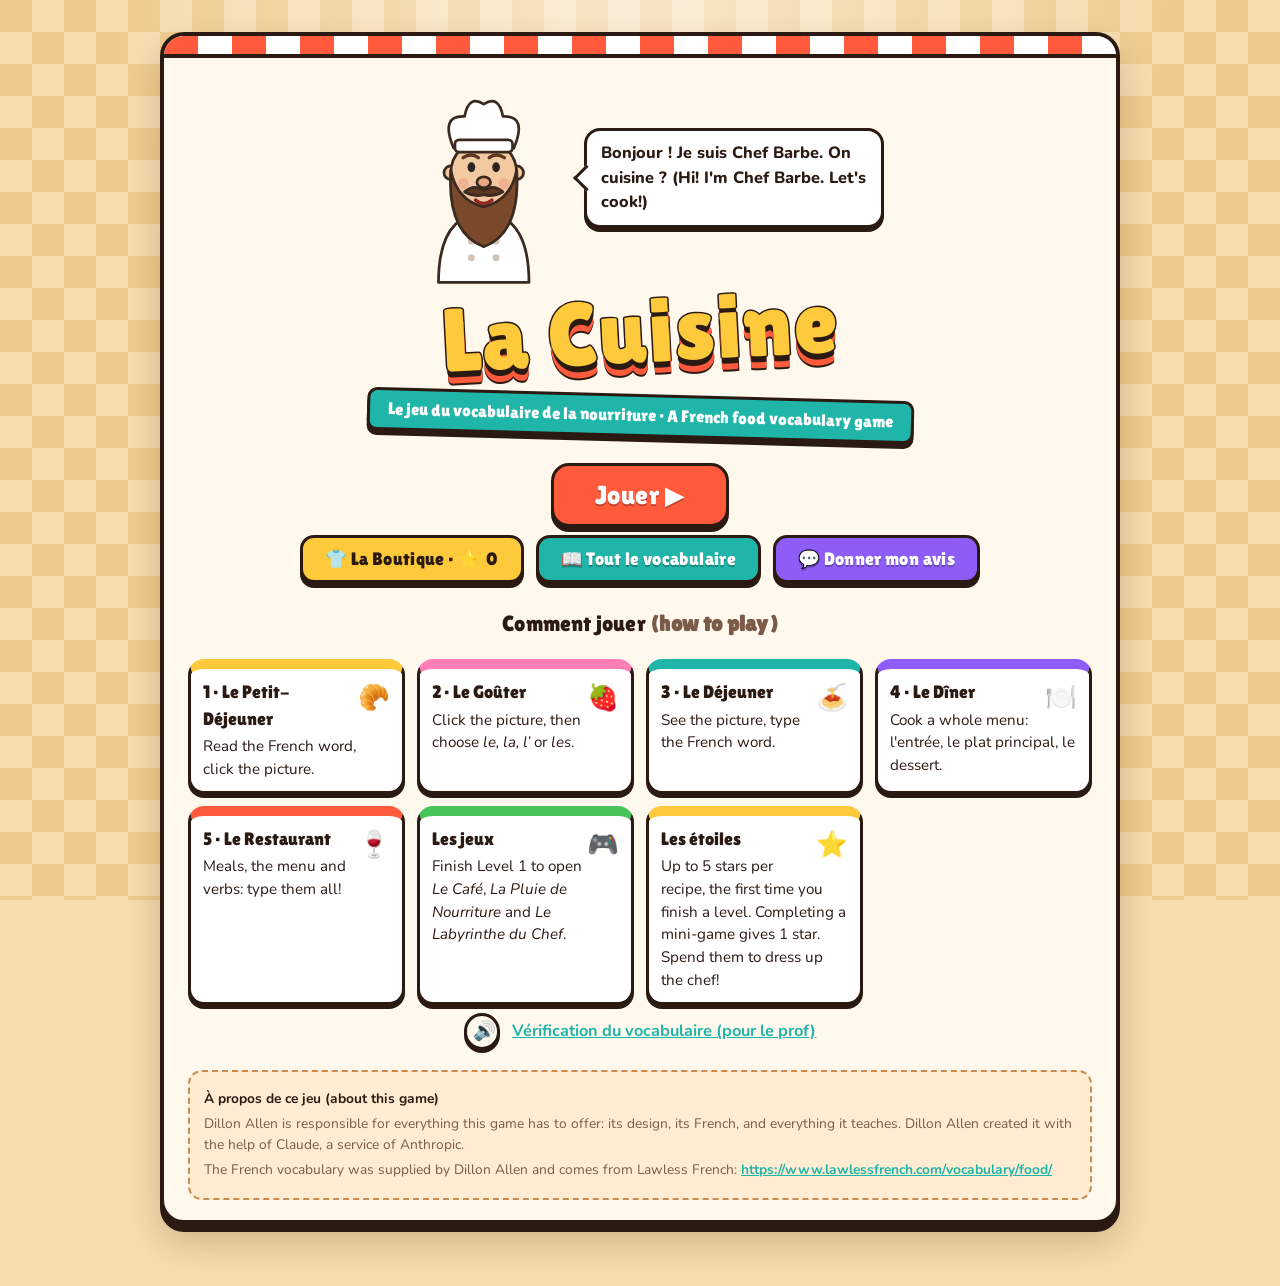
==== commit 99d6c3fc: "Level 2: add l' choice so vowel words use l'orange, l'ananas, l'oignon A French teacher's play-test " ====
--- a/index.html
+++ b/index.html
@@ -33,7 +33,7 @@
       <h2 class="section-heading">Comment jouer <span class="muted">(how to play)</span></h2>
       <div class="how-to">
         <div class="how-card" style="--c: #ffc93c"><span class="how-emoji">🥐</span><strong>1 · Le Petit-Déjeuner</strong><p>Read the French word, click the picture.</p></div>
-        <div class="how-card" style="--c: #ff7eb6"><span class="how-emoji">🍓</span><strong>2 · Le Goûter</strong><p>Click the picture, then choose <em>le, la</em> or <em>les</em>.</p></div>
+        <div class="how-card" style="--c: #ff7eb6"><span class="how-emoji">🍓</span><strong>2 · Le Goûter</strong><p>Click the picture, then choose <em>le, la, l’</em> or <em>les</em>.</p></div>
         <div class="how-card" style="--c: #1fb5a8"><span class="how-emoji">🍝</span><strong>3 · Le Déjeuner</strong><p>See the picture, type the French word.</p></div>
         <div class="how-card" style="--c: #8e5cf7"><span class="how-emoji">🍽️</span><strong>4 · Le Dîner</strong><p>Cook a whole menu: l'entrée, le plat principal, le dessert.</p></div>
         <div class="how-card" style="--c: #ff5a3c"><span class="how-emoji">🍷</span><strong>5 · Le Restaurant</strong><p>Meals, the menu and verbs: type them all!</p></div>
@@ -65,9 +65,57 @@
       <div id="level-list" class="level-list"></div>
       <h2 class="section-heading">🎮 Les jeux <span class="muted">(mini-games: 1 ⭐ each, the first time you complete one)</span></h2>
       <div id="game-list" class="level-list"></div>
+      <h2 class="section-heading">📝 Les quiz <span class="muted">(every word of the level · first try: pass +10 ⭐, fail −5 ⭐)</span></h2>
+      <div id="quiz-list" class="level-list"></div>
       <p class="button-row" style="margin-top: 18px">
         <button id="back-title-button" class="button secondary">← Retour</button>
         <button type="button" class="button grape open-vocab-button">📖 Tout le vocabulaire</button>
+      </p>
+    </section>
+
+    <!-- Level quiz (quiz.js) -->
+    <section id="quiz-screen" class="panel" hidden>
+      <div class="screen-head">
+        <h1 id="quiz-title">Quiz</h1>
+        <p id="quiz-count" class="star-pill">1 / 1</p>
+      </div>
+      <div class="quiz-bar" aria-hidden="true"><div id="quiz-bar-fill" class="quiz-bar-fill"></div></div>
+      <p id="quiz-note" class="muted"></p>
+      <div id="quiz-question" class="quiz-question"></div>
+      <p id="quiz-feedback" class="feedback" aria-live="polite"></p>
+      <p class="button-row">
+        <button type="button" id="quiz-next" class="button" hidden>Question suivante →</button>
+        <button type="button" id="quiz-quit" class="button secondary">Quitter</button>
+      </p>
+      <div id="quiz-quit-confirm" class="confirm-box" hidden>
+        <p><strong>Quitter le quiz ?</strong> This is your first try, so leaving now counts as finishing it with your current score (you'd lose 5 ⭐ if that's under 80%).</p>
+        <p class="button-row">
+          <button type="button" id="quiz-quit-yes" class="button danger">Oui, terminer maintenant</button>
+          <button type="button" id="quiz-quit-no" class="button secondary">Non, continuer</button>
+        </p>
+      </div>
+    </section>
+
+    <!-- Quiz result -->
+    <section id="quiz-result-screen" class="panel" hidden>
+      <h1 id="quiz-result-title"></h1>
+      <div class="result-row">
+        <div class="result-main">
+          <p id="quiz-result-score" class="stars-big"></p>
+          <p id="quiz-result-stars" class="star-note"></p>
+        </div>
+        <div class="chef-reaction">
+          <p id="quiz-result-chef-says" class="speech" aria-live="polite"></p>
+          <div id="quiz-result-chef" class="chef-small"></div>
+        </div>
+      </div>
+      <div id="quiz-missed-section">
+        <h2>Les mots à revoir <span class="muted">(they'll come back more often)</span></h2>
+        <div class="table-wrap"><table><tbody id="quiz-result-missed"></tbody></table></div>
+      </div>
+      <p class="button-row">
+        <button type="button" id="quiz-retry" class="button">Réessayer ↻</button>
+        <button type="button" id="quiz-levels" class="button secondary">Niveaux</button>
       </p>
     </section>
 
@@ -77,7 +125,9 @@
         <h1>Tout le vocabulaire</h1>
         <p class="star-pill"><span id="word-count">0</span>&nbsp;mots</p>
       </div>
-      <p class="subtitle">Every word in the game, from Lawless French. Tap 🔊 to hear it.</p>
+      <p class="subtitle">Every word in the game, from Lawless French. Tap 🔊 to hear it.
+        The dots show how well you know each word: words you miss come back more often until you master them.</p>
+      <p id="word-mastery" class="mastery-summary"></p>
       <div class="word-tools">
         <label for="word-search" class="visually-hidden">Chercher un mot</label>
         <input id="word-search" class="word-search" type="search" placeholder="🔍 Chercher (search in French or English)…" autocomplete="off">
@@ -115,9 +165,10 @@
 
           <!-- Level 2: pick the article -->
           <div id="article-area" class="article-area" hidden>
-            <button type="button" class="button article-button">le</button>
-            <button type="button" class="button article-button">la</button>
-            <button type="button" class="button article-button">les</button>
+            <button type="button" class="button article-button" data-article="le">le</button>
+            <button type="button" class="button article-button" data-article="la">la</button>
+            <button type="button" class="button article-button" data-article="l'">l’</button>
+            <button type="button" class="button article-button" data-article="les">les</button>
           </div>
 
           <!-- Level 3: type the word -->
@@ -397,6 +448,7 @@
       <p id="no-missed" class="good-text">Aucun mot à revoir. Excellent ! (No words to review.)</p>
 
       <p class="button-row">
+        <button id="report-quiz-button" class="button yellow">📝 Quiz du niveau</button>
         <button id="practice-button" class="button">Pratiquer ces mots</button>
         <button id="replay-level-button" class="button secondary">Rejouer le niveau ↻</button>
         <button id="levels-button" class="button secondary">Niveaux</button>
@@ -404,12 +456,27 @@
       </p>
     </section>
   </main>
+
+  <!-- Surprise review question (quiz.js): pops up over the screen -->
+  <div id="surprise-popup" class="popup-backdrop" hidden>
+    <div class="panel popup" role="dialog" aria-modal="true" aria-labelledby="surprise-title">
+      <p id="surprise-title" class="popup-title">❓ Question surprise !</p>
+      <p class="muted">Right: +1 ⭐ · Wrong or skipped: −1 ⭐</p>
+      <div id="surprise-question" class="quiz-question"></div>
+      <p id="surprise-feedback" class="feedback" aria-live="polite"></p>
+      <p class="button-row">
+        <button type="button" id="surprise-skip" class="link-button">Passer (skip: −1 ⭐)</button>
+        <button type="button" id="surprise-continue" class="button" hidden>Continuer →</button>
+      </p>
+    </div>
+  </div>
 
   <script src="js/vocab.js"></script>
   <script src="js/recipes.js"></script>
   <script src="js/scoring.js"></script>
   <script src="js/check.js"></script>
   <script src="js/sound.js"></script>
+  <script src="js/memory.js"></script>
   <script src="js/progress.js"></script>
   <script src="js/chef.js"></script>
   <script src="js/game.js"></script>
@@ -419,5 +486,6 @@
   <script src="js/shop.js"></script>
   <script src="js/feedback.js"></script>
   <script src="js/wordlist.js"></script>
+  <script src="js/quiz.js"></script>
 </body>
 </html>
--- a/style.css
+++ b/style.css
@@ -619,7 +619,8 @@
 .article-button { font-size: 1.5rem; min-width: 5rem; }
 .article-button:nth-child(1) { background: var(--teal); }
 .article-button:nth-child(2) { background: var(--pink); }
-.article-button:nth-child(3) { background: var(--grape); }
+.article-button:nth-child(3) { background: var(--mustard); color: var(--ink); text-shadow: none; }
+.article-button:nth-child(4) { background: var(--grape); }
 
 /* Level 3: typing */
 .clue {
@@ -885,6 +886,75 @@
 .start-over { margin-top: 22px; border-top: 3px dashed #e3c9a3; padding-top: 14px; }
 .confirm-box { background: #fff1ee; border: 3px solid var(--tomato); border-radius: 14px; padding: 8px 14px; }
 
+/* ---------- Quizzes and surprise questions (quiz.js) ---------- */
+.quiz-bar { height: 16px; margin: 6px 0 4px; background: #fff; border: 3px solid var(--ink); border-radius: 999px; overflow: hidden; }
+.quiz-bar-fill { height: 100%; width: 0; background: var(--mustard); transition: width 0.3s; }
+.quiz-question { display: flex; flex-direction: column; align-items: center; gap: 12px; margin: 10px 0; text-align: center; }
+.quiz-ask { margin: 0; font-weight: 800; color: var(--muted); }
+.quiz-prompt {
+  max-width: 100%;
+  padding: 12px 22px;
+  font-family: var(--font-display);
+  font-size: clamp(1.5rem, 5vw, 2.3rem);
+  line-height: 1.15;
+  background: #fff;
+  border: 4px solid var(--ink);
+  border-radius: 20px;
+  box-shadow: 0 6px 0 var(--ink);
+  overflow-wrap: break-word;
+  animation: pop 0.35s ease-out;
+}
+.quiz-prompt.picture { font-size: 4.2rem; padding: 6px 26px; border-radius: 50%; }
+.quiz-options { display: grid; grid-template-columns: repeat(2, minmax(0, 1fr)); gap: 12px; width: 100%; max-width: 620px; }
+@media (max-width: 520px) { .quiz-options { grid-template-columns: 1fr; } }
+.quiz-option {
+  padding: 12px 14px;
+  font: inherit;
+  font-weight: 900;
+  font-size: 1.1rem;
+  color: var(--ink);
+  background: #fff;
+  border: var(--outline);
+  border-radius: 14px;
+  box-shadow: 0 4px 0 var(--ink);
+  cursor: pointer;
+  overflow-wrap: break-word;
+  transition: transform 0.12s;
+}
+.quiz-option:hover:not(:disabled) { transform: translateY(-2px); background: var(--paper-2); }
+.quiz-option:focus-visible { outline: 4px solid var(--sky); outline-offset: 3px; }
+.quiz-option:disabled { cursor: default; opacity: 0.7; }
+.quiz-option.right { background: var(--leaf); color: #fff; opacity: 1; animation: pop 0.35s; }
+.quiz-option.wrong { background: var(--tomato); color: #fff; opacity: 1; animation: shake 0.4s; }
+.quiz-card .level-badge { background: #fff; }
+
+.popup-backdrop {
+  position: fixed;
+  inset: 0;
+  z-index: 40;
+  display: grid;
+  place-items: center;
+  padding: 16px;
+  background: rgba(42, 26, 18, 0.55);
+  animation: fade-in 0.2s;
+}
+@keyframes fade-in { from { opacity: 0; } }
+.popup { width: min(100%, 640px); max-height: calc(100vh - 32px); overflow-y: auto; margin: 0; animation: popup-in 0.35s cubic-bezier(0.2, 1.5, 0.4, 1); }
+@keyframes popup-in { from { transform: scale(0.7) rotate(-3deg); opacity: 0; } }
+.popup-title {
+  display: inline-block;
+  margin: 0;
+  padding: 4px 14px;
+  font-family: var(--font-display);
+  font-size: 1.5rem;
+  color: #fff;
+  background: var(--grape);
+  border: var(--outline);
+  border-radius: 12px;
+  box-shadow: 0 4px 0 var(--ink);
+  transform: rotate(-2deg);
+}
+
 /* ---------- The word list (all the vocabulary) ---------- */
 .word-tools { display: flex; flex-wrap: wrap; gap: 10px; align-items: center; margin-bottom: 14px; }
 .word-search {
@@ -951,6 +1021,19 @@
 .gender-pill.f { background: var(--pink); }
 .gender-pill.pl { background: var(--grape); }
 .gender-pill.verb { background: var(--wood); }
+.mastery { margin-top: 3px; font-size: 0.78rem; font-weight: 900; letter-spacing: 0.02em; color: var(--muted); }
+.mastery.mastered { color: var(--leaf); }
+.mastery.review { color: var(--tomato); }
+.mastery.learning { color: #c98a00; }
+.mastery-summary {
+  display: inline-block;
+  padding: 6px 12px;
+  font-weight: 900;
+  background: #fff;
+  border: var(--outline);
+  border-radius: 12px;
+  box-shadow: 0 3px 0 var(--ink);
+}
 .say-button {
   flex: none;
   width: 2.2rem;
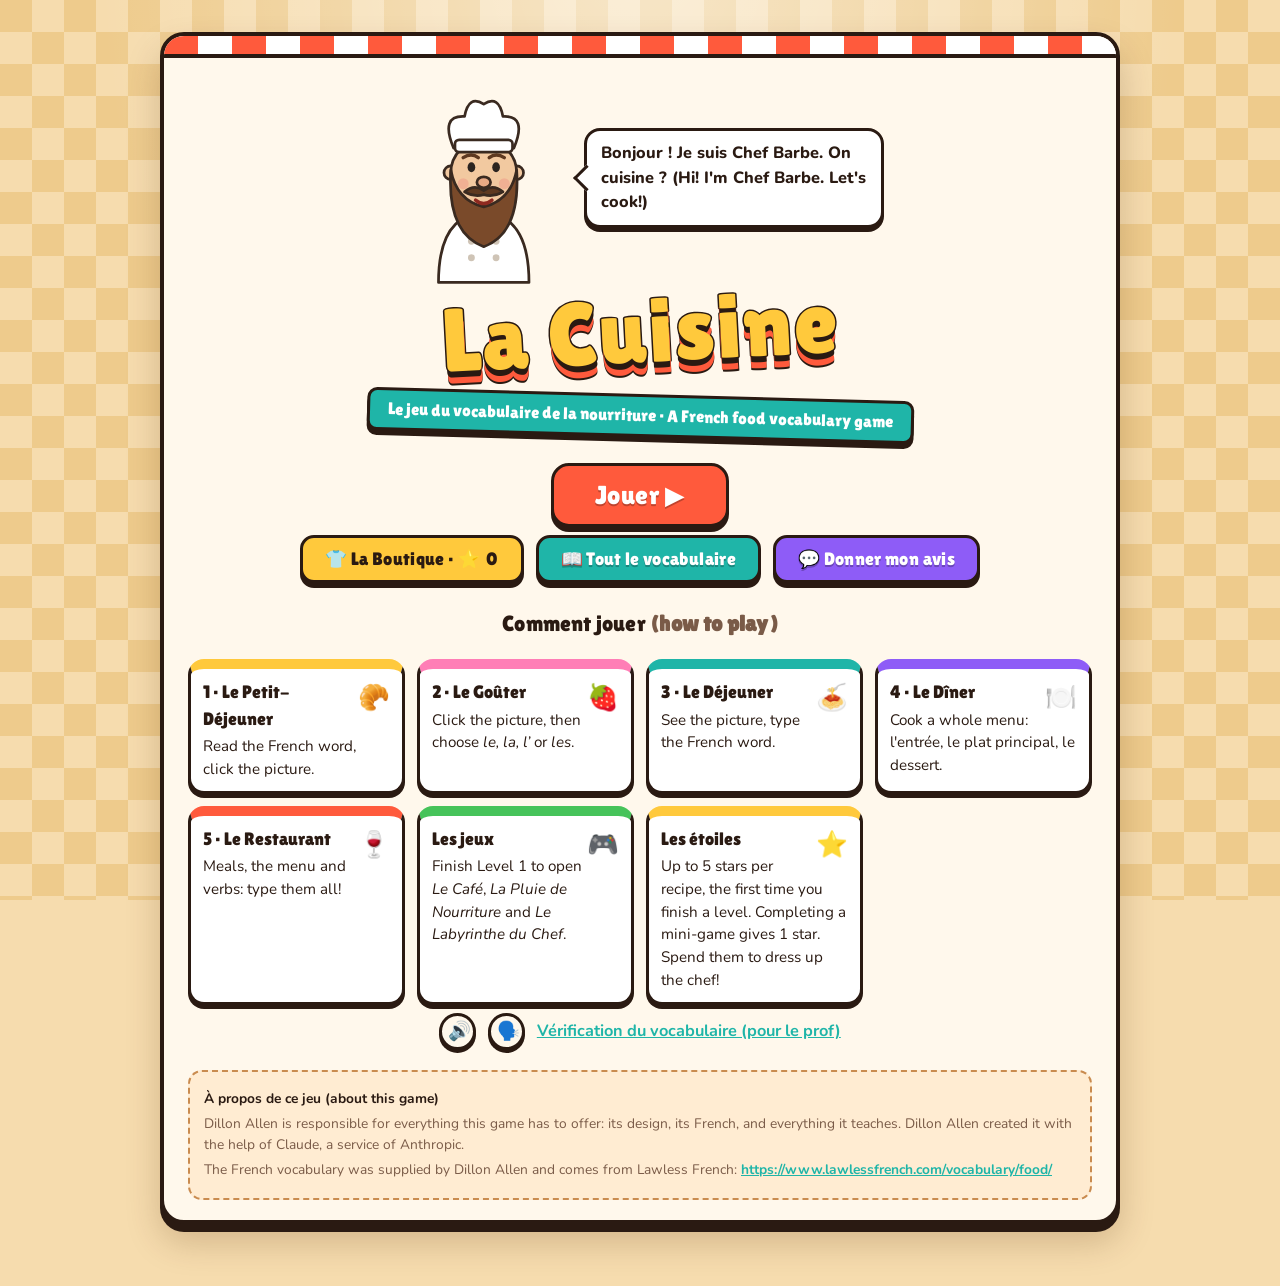
==== commit 675f1230: "Add French voice: spoken words, chef and customers, listening questions Uses the browser's built-in " ====
--- a/index.html
+++ b/index.html
@@ -15,7 +15,7 @@
     <section id="title-screen" class="panel title-card">
       <div class="title-hero">
         <div class="chef-slot chef-title"></div>
-        <div class="title-bubble speech">Bonjour ! Je suis Chef Barbe. On cuisine ? (Hi! I'm Chef Barbe. Let's cook!)</div>
+        <div class="title-bubble speech" id="title-bubble" title="Clique pour écouter (click to listen)">Bonjour ! Je suis Chef Barbe. On cuisine ? (Hi! I'm Chef Barbe. Let's cook!)</div>
       </div>
       <h1 class="logo" aria-label="La Cuisine"><span>L</span><span>a</span>&nbsp;<span>C</span><span>u</span><span>i</span><span>s</span><span>i</span><span>n</span><span>e</span></h1>
       <p class="ribbon">Le jeu du vocabulaire de la nourriture · A French food vocabulary game</p>
@@ -43,6 +43,7 @@
 
       <p class="title-links">
         <button type="button" class="sound-button" aria-label="Couper le son (mute)">🔊</button>
+          <button type="button" class="voice-button" aria-label="Voix française (French voice)">🗣️</button>
         <a href="vocab-check.html">Vérification du vocabulaire (pour le prof)</a>
       </p>
 
@@ -143,7 +144,8 @@
       <div class="kitchen-top">
         <p class="level-tag" id="level-name"></p>
         <p class="timer">⏱ <span id="timer">0</span> s <span class="muted">/ objectif <span id="target-time"></span> s</span>
-          <button type="button" class="sound-button" aria-label="Couper le son (mute)">🔊</button></p>
+          <button type="button" class="sound-button" aria-label="Couper le son (mute)">🔊</button>
+          <button type="button" class="voice-button" aria-label="Voix française (French voice)">🗣️</button></p>
       </div>
       <div class="kitchen">
         <div class="panel recipe-card">
@@ -155,7 +157,7 @@
           <ul id="recipe-list"></ul>
         </div>
         <div class="panel play-area">
-          <p id="prompt" class="prompt"></p>
+          <div class="prompt-row"><p id="prompt" class="prompt"></p><span class="replay-buttons"><button type="button" class="replay-button" title="Réécouter (listen again)" aria-label="Réécouter (listen again)">🔁</button><button type="button" class="replay-slow-button" title="Plus lentement (slower)" aria-label="Plus lentement (slower)">🐢</button></span></div>
 
           <!-- Levels 1 & 2: the shelf of pictures -->
           <div id="shelf-area">
@@ -210,12 +212,14 @@
       <div class="kitchen-top">
         <p class="level-tag">☕ Le Café</p>
         <p class="timer"><span id="cafe-status"></span>
-          <button type="button" class="sound-button" aria-label="Couper le son (mute)">🔊</button></p>
+          <button type="button" class="sound-button" aria-label="Couper le son (mute)">🔊</button>
+          <button type="button" class="voice-button" aria-label="Voix française (French voice)">🗣️</button></p>
       </div>
       <div class="kitchen">
         <div class="panel customer-card">
           <div id="cafe-face" class="customer-face"></div>
           <p id="cafe-order" class="speech"></p>
+          <p class="cafe-replay"><span class="replay-buttons"><button type="button" class="replay-button" title="Réécouter (listen again)" aria-label="Réécouter (listen again)">🔁</button><button type="button" class="replay-slow-button" title="Plus lentement (slower)" aria-label="Plus lentement (slower)">🐢</button></span></p>
           <div class="patience" aria-label="Patience du client"><div id="cafe-patience" class="patience-fill"></div></div>
           <p class="muted">Patience du client (customer's patience)</p>
         </div>
@@ -235,9 +239,10 @@
       <div class="kitchen-top">
         <p class="level-tag">🌧️ La Pluie de Nourriture</p>
         <p class="timer"><span id="fall-status"></span>
-          <button type="button" class="sound-button" aria-label="Couper le son (mute)">🔊</button></p>
-      </div>
-      <p class="prompt banner">Attrape : <span id="fall-target" class="fall-target"></span></p>
+          <button type="button" class="sound-button" aria-label="Couper le son (mute)">🔊</button>
+          <button type="button" class="voice-button" aria-label="Voix française (French voice)">🗣️</button></p>
+      </div>
+      <p class="prompt banner">Attrape : <span id="fall-target" class="fall-target"></span> <span class="replay-buttons"><button type="button" class="replay-button" title="Réécouter (listen again)" aria-label="Réécouter (listen again)">🔁</button><button type="button" class="replay-slow-button" title="Plus lentement (slower)" aria-label="Plus lentement (slower)">🐢</button></span></p>
       <div id="fall-area" class="fall-area"></div>
       <p id="fall-feedback" class="feedback" aria-live="polite"></p>
       <p><button id="fall-quit-button" class="button secondary">Quitter</button></p>
@@ -248,9 +253,10 @@
       <div class="kitchen-top">
         <p class="level-tag">🧑‍🍳 Le Labyrinthe du Chef</p>
         <p class="timer"><span id="maze-status"></span>
-          <button type="button" class="sound-button" aria-label="Couper le son (mute)">🔊</button></p>
-      </div>
-      <p class="prompt banner">Ramasse : <span id="maze-target" class="fall-target"></span></p>
+          <button type="button" class="sound-button" aria-label="Couper le son (mute)">🔊</button>
+          <button type="button" class="voice-button" aria-label="Voix française (French voice)">🗣️</button></p>
+      </div>
+      <p class="prompt banner">Ramasse : <span id="maze-target" class="fall-target"></span> <span class="replay-buttons"><button type="button" class="replay-button" title="Réécouter (listen again)" aria-label="Réécouter (listen again)">🔁</button><button type="button" class="replay-slow-button" title="Plus lentement (slower)" aria-label="Plus lentement (slower)">🐢</button></span></p>
       <div class="maze-wrap">
         <div id="maze-board" class="maze-board"></div>
       </div>
@@ -476,6 +482,7 @@
   <script src="js/scoring.js"></script>
   <script src="js/check.js"></script>
   <script src="js/sound.js"></script>
+  <script src="js/voice.js"></script>
   <script src="js/memory.js"></script>
   <script src="js/progress.js"></script>
   <script src="js/chef.js"></script>
--- a/style.css
+++ b/style.css
@@ -139,13 +139,15 @@
 .button.big { font-size: 1.6rem; padding: 0.55em 1.6em; border-radius: 18px; }
 
 .button:focus-visible, .food:focus-visible, .level-card:focus-visible, .chip:focus-visible,
-.accent-button:focus-visible, .dpad-button:focus-visible, .sound-button:focus-visible, .link-button:focus-visible {
+.accent-button:focus-visible, .dpad-button:focus-visible, .sound-button:focus-visible, .link-button:focus-visible,
+.voice-button:focus-visible, .replay-button:focus-visible, .replay-slow-button:focus-visible, .listen-button:focus-visible {
   outline: 4px solid var(--sky);
   outline-offset: 3px;
 }
 .button-row { display: flex; flex-wrap: wrap; gap: 12px; align-items: center; }
 
-.sound-button {
+/* Round buttons: sound, voice and replay */
+.sound-button, .voice-button, .replay-button, .replay-slow-button {
   display: inline-grid;
   place-items: center;
   width: 2.3rem;
@@ -158,7 +160,16 @@
   cursor: pointer;
   vertical-align: middle;
 }
-.sound-button:active { transform: translateY(2px); box-shadow: 0 1px 0 var(--ink); }
+.sound-button:active, .voice-button:active, .replay-button:active, .replay-slow-button:active {
+  transform: translateY(2px); box-shadow: 0 1px 0 var(--ink);
+}
+.voice-button.off { filter: grayscale(1); opacity: 0.5; } /* voice turned off */
+.replay-buttons { display: inline-flex; gap: 6px; vertical-align: middle; }
+.replay-buttons button { width: 2rem; height: 2rem; font-size: 1rem; }
+.prompt-row { display: flex; align-items: center; justify-content: space-between; gap: 10px; flex-wrap: wrap; }
+.cafe-replay { margin: 6px 0 0; text-align: center; }
+.listen-button { cursor: pointer; } /* the big 🔊 in a listening question */
+#title-bubble { cursor: pointer; }
 
 .link-button {
   padding: 0;
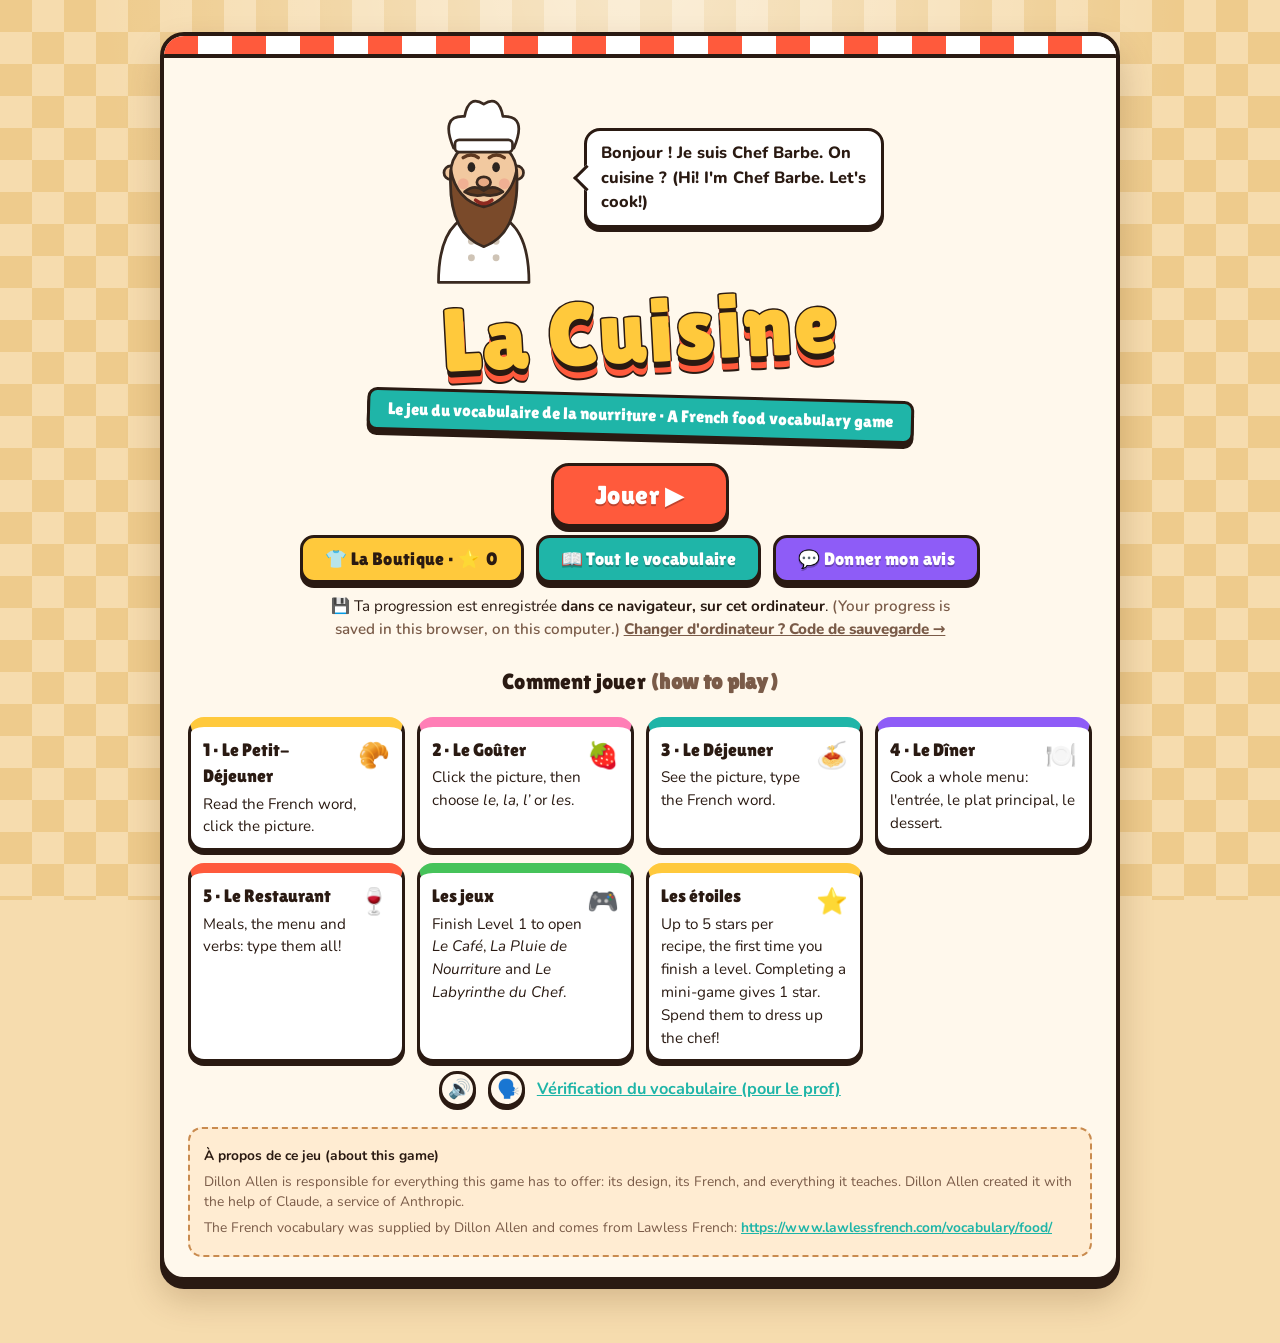
==== commit 54823661: "Add save codes and an on-screen note about where progress is saved The homepage says progress is sav" ====
--- a/index.html
+++ b/index.html
@@ -29,6 +29,9 @@
         <button type="button" class="button grape open-feedback-button">💬 Donner mon avis</button>
         <button type="button" id="see-feedback-button" class="button secondary" hidden>Voir les avis (owner)</button>
       </p>
+      <p class="save-note">💾 Ta progression est enregistrée <strong>dans ce navigateur, sur cet ordinateur</strong>.
+        <span class="muted">(Your progress is saved in this browser, on this computer.)</span>
+        <button type="button" class="link-button open-save-button">Changer d'ordinateur ? Code de sauvegarde →</button></p>
 
       <h2 class="section-heading">Comment jouer <span class="muted">(how to play)</span></h2>
       <div class="how-to">
@@ -288,6 +291,7 @@
         <p class="button-row">
           <button type="button" id="shop-levels-button" class="button">Jouer ▶</button>
           <button type="button" id="shop-back-button" class="button secondary">← Retour</button>
+          <button type="button" class="button secondary open-save-button">💾 Code de sauvegarde (save code)</button>
           <button type="button" id="start-over-button" class="button danger">Recommencer à zéro (start over)</button>
         </p>
         <div id="start-over-confirm" class="confirm-box" hidden>
@@ -298,6 +302,50 @@
           </p>
         </div>
       </div>
+    </section>
+
+    <!-- Save codes: move progress to another computer (save.js) -->
+    <section id="save-screen" class="panel" hidden>
+      <div class="screen-head">
+        <h1>💾 Ma sauvegarde</h1>
+        <p class="star-pill">⭐ <span class="star-count">0</span></p>
+      </div>
+      <p class="subtitle">Ta progression est enregistrée <strong>dans ce navigateur, sur cet ordinateur</strong>.
+        Sur un autre ordinateur, ou si le navigateur efface ses données, tu recommences à zéro… sauf si tu gardes ton code !</p>
+      <p class="muted">(Your progress is saved in this browser on this computer. To continue somewhere else, keep your save code.
+        There's no account: no name, no email, no password, and nothing is sent anywhere.)</p>
+
+      <div class="save-box">
+        <h2>1 · Garder mon code <span class="muted">(keep my code)</span></h2>
+        <p class="muted">Copie ce code et garde-le (dans un e-mail à toi-même, un document, Google Classroom…).</p>
+        <textarea id="save-code-out" class="save-code" rows="4" readonly aria-label="Mon code de sauvegarde (my save code)"></textarea>
+        <p class="button-row">
+          <button type="button" id="save-copy-button" class="button">📋 Copier (copy)</button>
+          <span id="save-copy-message" class="good-text" aria-live="polite"></span>
+        </p>
+      </div>
+
+      <div class="save-box">
+        <h2>2 · Charger un code <span class="muted">(load a code)</span></h2>
+        <p class="muted">Colle ton code ici pour retrouver tes étoiles, tes niveaux et tes vêtements. (Paste your code here.)</p>
+        <textarea id="save-code-in" class="save-code" rows="4" aria-label="Coller un code (paste a code)"></textarea>
+        <p class="button-row"><button type="button" id="save-load-button" class="button yellow">Charger (load)</button></p>
+        <p id="save-load-message" class="feedback" aria-live="polite"></p>
+        <div id="save-load-confirm" class="confirm-box" hidden>
+          <p><strong>Remplacer ta progression ?</strong> <span id="save-load-summary"></span><br>
+            Ce code va remplacer ce qui est enregistré sur cet ordinateur (<span id="save-current-summary"></span>).
+            <span class="muted">(This replaces the progress saved on this computer.)</span></p>
+          <p class="button-row">
+            <button type="button" id="save-load-yes" class="button danger">Oui, charger ce code (yes)</button>
+            <button type="button" id="save-load-cancel" class="button secondary">Non (cancel)</button>
+          </p>
+        </div>
+      </div>
+
+      <p class="button-row">
+        <button type="button" id="save-back-button" class="button secondary">← Retour</button>
+        <button type="button" id="save-levels-button" class="button">Jouer ▶</button>
+      </p>
     </section>
 
     <!-- Mini-game results -->
@@ -494,5 +542,6 @@
   <script src="js/feedback.js"></script>
   <script src="js/wordlist.js"></script>
   <script src="js/quiz.js"></script>
+  <script src="js/save.js"></script>
 </body>
 </html>
--- a/style.css
+++ b/style.css
@@ -1075,6 +1075,26 @@
 }
 #feedback-copy-text { width: 100%; }
 
+/* ---------- Save codes (save.js) ---------- */
+.save-note { margin: 12px auto 0; max-width: 640px; text-align: center; font-size: 0.95rem; }
+.save-note .link-button { font-weight: 800; }
+.save-box { margin: 16px 0; padding: 12px 16px; background: #fff; border: 3px solid var(--ink); border-radius: 16px; }
+.save-box h2 { margin: 0 0 4px; }
+.save-code {
+  display: block;
+  width: 100%;
+  box-sizing: border-box;
+  margin: 8px 0;
+  padding: 0.5em 0.7em;
+  font: 0.85rem/1.35 ui-monospace, Menlo, Consolas, monospace;
+  color: var(--ink);
+  background: var(--paper);
+  border: 3px solid var(--ink);
+  border-radius: 12px;
+  word-break: break-all;
+  resize: vertical;
+}
+
 /* ---------- Vocab check page (vocab-check.html) ---------- */
 .filters { display: flex; flex-wrap: wrap; gap: 8px; align-items: center; }
 .filters label { color: var(--muted); font-weight: 700; }
